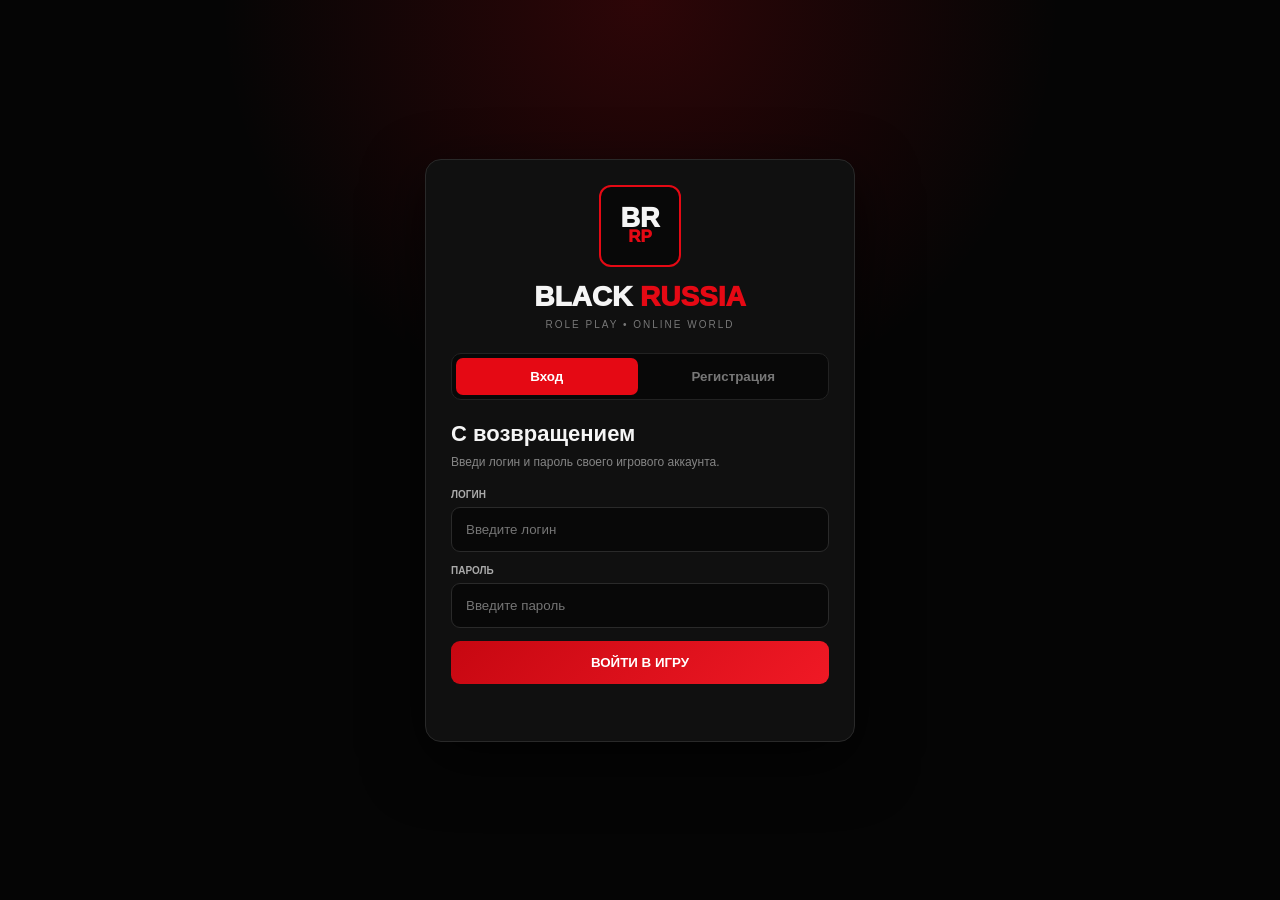
==== Index.html @ 704cbf84 "Update and rename BR to Index.html" ====
<!DOCTYPE html>
<html lang="ru">
<head>
<meta charset="UTF-8">
<meta name="viewport" content="width=device-width,initial-scale=1,maximum-scale=1,user-scalable=no">

<title>BLACK RUSSIA RP</title>

<style>
*{
box-sizing:border-box;
margin:0;
padding:0;
-webkit-tap-highlight-color:transparent
}

:root{
--bg:#070707;
--panel:#111;
--panel2:#181818;
--line:#292929;
--red:#e50914;
--red2:#ff2633;
--white:#f5f5f5;
--muted:#888;
--green:#31d47a
}

body{
font-family:Arial,Helvetica,sans-serif;
background:#050505;
color:var(--white);
min-height:100vh
}

button,input{
font-family:inherit
}

button{
border:0;
cursor:pointer
}

.hidden{
display:none!important
}

/* AUTH */

#authScreen{
min-height:100vh;
display:flex;
align-items:center;
justify-content:center;
padding:20px;
background:
radial-gradient(
circle at 50% 0%,
rgba(229,9,20,.18),
transparent 38%
),
#050505
}

.auth-box{
width:100%;
max-width:430px;
padding:25px;
background:#101010;
border:1px solid var(--line);
border-radius:16px;
box-shadow:0 20px 60px #000a
}

.logo-box{
width:82px;
height:82px;
margin:0 auto 14px;
display:flex;
align-items:center;
justify-content:center;
border-radius:12px;
background:#080808;
border:2px solid var(--red)
}

.logo-box div{
text-align:center;
line-height:.85
}

.logo-box .b{
font-size:27px;
font-weight:1000
}

.logo-box .r{
font-size:17px;
font-weight:1000;
color:var(--red)
}

.logo{
text-align:center;
font-size:28px;
font-weight:1000
}

.logo span,
.top-logo span{
color:var(--red)
}

.logo-sub{
text-align:center;
color:#777;
font-size:10px;
margin:6px 0 23px;
letter-spacing:2px;
text-transform:uppercase
}

.auth-tabs{
display:flex;
gap:5px;
padding:4px;
background:#080808;
border:1px solid #222;
border-radius:10px;
margin-bottom:21px
}

.auth-tab{
flex:1;
padding:11px;
border-radius:7px;
background:transparent;
color:#777;
font-weight:800
}

.auth-tab.active{
background:var(--red);
color:#fff
}

.auth-title{
font-size:22px;
font-weight:900;
margin-bottom:6px
}

.auth-desc{
color:#858585;
font-size:12px;
line-height:1.5;
margin-bottom:18px
}

.field{
margin-bottom:13px
}

.field label{
display:block;
color:#aaa;
font-size:10px;
font-weight:bold;
margin-bottom:7px
}

.field input{
width:100%;
padding:14px;
color:#fff;
background:#080808;
border:1px solid #2a2a2a;
border-radius:9px;
outline:none
}

.field input:focus{
border-color:var(--red)
}

.primary-btn,
.secondary-btn{
width:100%;
color:#fff;
border-radius:9px;
font-weight:900
}

.primary-btn{
padding:14px;
background:linear-gradient(
135deg,
#c70711,
#f01925
)
}

.secondary-btn{
padding:13px;
background:#202020;
border:1px solid #303030;
margin-top:9px
}

.auth-message{
min-height:20px;
margin-top:12px;
text-align:center;
font-size:12px
}

/* APP */

#app{
min-height:100vh;
padding-bottom:76px
}

.topbar{
height:62px;
position:sticky;
top:0;
z-index:50;
display:flex;
align-items:center;
justify-content:space-between;
padding:0 13px;
background:#080808f5;
border-bottom:1px solid #252525;
backdrop-filter:blur(12px)
}

.top-logo{
font-size:16px;
font-weight:1000
}

.server-status{
display:flex;
align-items:center;
gap:6px;
color:#888;
font-size:10px
}

.online-dot{
width:7px;
height:7px;
border-radius:50%;
background:var(--green);
box-shadow:0 0 8px var(--green)
}

.money-box{
display:flex;
gap:5px
}

.money{
padding:6px 8px;
background:#151515;
border:1px solid #292929;
border-radius:7px;
font-size:9px;
font-weight:bold
}

.cash{
color:#53dd8a
}

.donate{
color:var(--red2)
}

.page{
display:none;
max-width:1000px;
margin:auto;
padding:15px
}

.page.active{
display:block
}

.page-title{
font-size:25px;
font-weight:1000
}

.page-subtitle{
color:#777;
font-size:11px;
margin:4px 0 17px
}

.section-title{
margin:21px 0 11px;
font-size:16px;
font-weight:900
}

/* HOME */

.hero{
position:relative;
overflow:hidden;
padding:20px;
background:
linear-gradient(
120deg,
rgba(229,9,20,.16),
transparent 55%
),
#111;
border:1px solid var(--line);
border-radius:14px
}

.hero:after{
content:"RP";
position:absolute;
right:-10px;
bottom:-35px;
color:#ffffff04;
font-size:120px;
font-weight:1000
}

.hero-small{
color:#777;
font-size:10px;
text-transform:uppercase;
letter-spacing:1.3px
}

.hero-name{
position:relative;
z-index:1;
margin:6px 0 10px;
font-size:27px;
font-weight:1000
}

.hero-name span{
color:var(--red)
}

.stats-grid{
display:grid;
grid-template-columns:repeat(2,1fr);
gap:9px;
margin-top:12px
}

.stat-card{
padding:14px;
background:#111;
border:1px solid #272727;
border-radius:11px
}

.stat-label{
color:#777;
font-size:9px;
margin-bottom:6px
}

.stat-value{
font-size:17px;
font-weight:900
}

.progress{
height:5px;
overflow:hidden;
background:#292929;
border-radius:20px;
margin-top:9px
}

.progress div{
width:0;
height:100%;
background:linear-gradient(
90deg,
#b90912,
#ff2835
)
}

.quick-grid{
display:grid;
grid-template-columns:repeat(3,1fr);
gap:8px
}

.quick{
padding:14px 6px;
color:#fff;
background:#111;
border:1px solid #272727;
border-radius:11px
}

.quick-icon{
font-size:22px;
margin-bottom:6px
}

.quick-name{
font-size:10px;
font-weight:bold
}

/* CARDS */

.cards{
display:grid;
grid-template-columns:repeat(2,1fr);
gap:10px
}

.card{
padding:15px;
background:#111;
border:1px solid #292929;
border-radius:12px
}

.card-title{
font-size:15px;
font-weight:900
}

.card-desc{
color:#777;
font-size:11px;
line-height:1.45;
margin:7px 0 12px
}

/* GARAGE */

.car{
margin-bottom:10px;
overflow:hidden;
background:#111;
border:1px solid #292929;
border-radius:13px
}

.car-image{
height:125px;
display:flex;
align-items:center;
justify-content:center;
background:
radial-gradient(
circle,
#353535,
#161616 50%,
#0b0b0b
);
font-size:65px
}

.car-body{
padding:14px
}

.car-name{
font-size:17px;
font-weight:900
}

.car-meta{
color:#777;
font-size:10px;
margin-top:5px
}

.car-buttons{
display:flex;
gap:6px;
margin-top:11px
}

.car-buttons button{
flex:1;
padding:9px;
color:#fff;
background:#202020;
border-radius:7px;
font-size:10px;
font-weight:bold
}

/* SHOP */

.shop-grid{
display:grid;
grid-template-columns:repeat(2,1fr);
gap:9px
}

.item{
text-align:center;
padding:15px;
background:#111;
border:1px solid #292929;
border-radius:12px
}

.item-icon{
font-size:34px
}

.item-name{
margin-top:7px;
font-size:12px;
font-weight:900
}

.item-price{
color:#55dc89;
font-size:11px;
margin:7px 0
}

.buy{
width:100%;
padding:9px;
background:var(--red);
color:#fff;
border-radius:7px;
font-size:10px;
font-weight:900
}

/* MAP */

.map{
height:430px;
position:relative;
overflow:hidden;
border:1px solid #292929;
border-radius:14px;
background:
linear-gradient(
30deg,
transparent 48%,
#292929 49%,
#292929 51%,
transparent 52%
),
linear-gradient(
-30deg,
transparent 48%,
#292929 49%,
#292929 51%,
transparent 52%
),
#111;
background-size:90px 90px
}

.map-road{
position:absolute;
background:#363636;
border:2px solid #484848
}

.road1{
width:130%;
height:34px;
left:-10%;
top:43%;
transform:rotate(-12deg)
}

.road2{
width:34px;
height:130%;
left:47%;
top:-10%;
transform:rotate(7deg)
}

.map-point{
position:absolute;
width:42px;
height:42px;
display:flex;
align-items:center;
justify-content:center;
border-radius:50%;
background:var(--red);
border:3px solid #080808;
font-size:18px
}

.point1{
left:18%;
top:23%
}

.point2{
left:65%;
top:25%
}

.point3{
left:29%;
top:67%
}

.point4{
left:73%;
top:69%
}

.point5{
left:46%;
top:45%
}

/* DONATE */

.donate-banner{
padding:24px;
text-align:center;
background:
radial-gradient(
circle,
rgba(229,9,20,.18),
transparent 65%
),
#111;
border:1px solid #432020;
border-radius:14px
}

.donate-title{
font-size:29px;
font-weight:1000
}

.donate-title span{
color:var(--red)
}

.donate-sub{
color:#777;
font-size:11px;
margin-top:5px
}

.donate-grid{
display:grid;
grid-template-columns:repeat(2,1fr);
gap:9px;
margin-top:12px
}

.donate-card{
padding:17px;
text-align:center;
background:#111;
border:1px solid #292929;
border-radius:12px
}

.donate-card strong{
display:block;
color:var(--red);
font-size:20px
}

.donate-card span{
display:block;
color:#777;
font-size:10px;
margin:5px 0 10px
}

.donate-card button{
width:100%;
padding:9px;
background:var(--red);
color:#fff;
border-radius:7px;
font-size:10px;
font-weight:900
}

/* CHAT */

.chat-box{
overflow:hidden;
background:#0e0e0e;
border:1px solid #292929;
border-radius:13px
}

.chat-messages{
height:430px;
overflow-y:auto;
padding:12px
}

.message{
margin-bottom:10px
}

.message-name{
color:var(--red);
font-size:10px;
font-weight:900
}

.message-text{
display:inline-block;
margin-top:3px;
padding:8px 10px;
background:#1a1a1a;
border-radius:8px;
font-size:11px
}

.chat-input{
display:flex;
gap:7px;
padding:9px;
border-top:1px solid #292929
}

.chat-input input{
flex:1;
min-width:0;
padding:11px;
color:#fff;
background:#181818;
border:1px solid #292929;
border-radius:8px;
outline:none
}

.chat-input button{
width:48px;
background:var(--red);
color:#fff;
border-radius:8px
}

/* ONLINE */

.online-card{
display:flex;
align-items:center;
gap:11px;
padding:12px;
margin-bottom:7px;
background:#111;
border:1px solid #292929;
border-radius:11px
}

.avatar{
width:42px;
height:42px;
display:flex;
align-items:center;
justify-content:center;
background:#202020;
border-radius:50%;
border:1px solid #3a3a3a;
font-weight:900
}

.online-info{
flex:1
}

.online-name{
font-size:12px;
font-weight:900
}

.online-status{
color:var(--green);
font-size:9px;
margin-top:3px
}

.level{
padding:5px 7px;
background:#202020;
color:#bbb;
border-radius:6px;
font-size:9px
}

/* PROFILE */

.profile-head{
padding:20px;
text-align:center;
background:#111;
border:1px solid #292929;
border-radius:14px
}

.big-avatar{
width:82px;
height:82px;
display:flex;
align-items:center;
justify-content:center;
margin:auto;
border-radius:50%;
background:#202020;
border:2px solid var(--red);
font-size:30px;
font-weight:1000
}

.profile-name{
margin-top:10px;
font-size:21px;
font-weight:1000
}

.profile-id{
color:#777;
font-size:10px;
margin-top:4px
}

.profile-row{
display:flex;
justify-content:space-between;
padding:12px 0;
border-bottom:1px solid #292929;
font-size:12px
}

.profile-row:last-child{
border-bottom:0
}

.profile-row span:last-child{
color:#ccc
}

/* NAV */

.bottom-nav{
position:fixed;
bottom:0;
left:0;
right:0;
z-index:100;
height:68px;
display:flex;
justify-content:space-around;
background:#080808fa;
border-top:1px solid #292929;
backdrop-filter:blur(15px)
}

.nav-btn{
flex:1;
max-width:100px;
display:flex;
flex-direction:column;
align-items:center;
justify-content:center;
gap:4px;
background:transparent;
color:#666;
font-size:9px;
font-weight:bold
}

.nav-icon{
font-size:19px
}

.nav-btn.active{
color:var(--red)
}

/* MODAL */

.modal{
position:fixed;
inset:0;
z-index:300;
display:flex;
align-items:flex-end;
justify-content:center;
padding:10px;
background:#000c
}

.modal-box{
width:100%;
max-width:500px;
max-height:85vh;
overflow:auto;
padding:20px;
background:#121212;
border:1px solid #363636;
border-radius:17px 17px 9px 9px
}

.close{
float:right;
width:30px;
height:30px;
color:#fff;
background:#292929;
border-radius:50%
}

.modal-title{
font-size:19px;
font-weight:900;
margin-bottom:8px
}

.modal-text{
color:#888;
font-size:11px;
line-height:1.5;
white-space:pre-line;
margin-bottom:15px
}

.toast{
position:fixed;
left:50%;
bottom:80px;
z-index:500;
transform:translateX(-50%) translateY(20px);
padding:11px 15px;
color:#fff;
background:#191919;
border:1px solid #383838;
border-radius:9px;
font-size:11px;
opacity:0;
pointer-events:none;
transition:.25s
}

.toast.show{
opacity:1;
transform:translateX(-50%) translateY(0)
}

@media(min-width:700px){

.bottom-nav{
left:50%;
right:auto;
width:650px;
transform:translateX(-50%);
border:1px solid #292929;
border-bottom:0;
border-radius:13px 13px 0 0
}

.stats-grid{
grid-template-columns:repeat(4,1fr)
}

.quick-grid{
grid-template-columns:repeat(4,1fr)
}

.shop-grid,
.donate-grid{
grid-template-columns:repeat(4,1fr)
}

}
</style>
</head>

<body>

<!-- AUTH -->

<section id="authScreen">

<div class="auth-box">

<div class="logo-box">
<div>
<div class="b">BR</div>
<div class="r">RP</div>
</div>
</div>

<div class="logo">
BLACK <span>RUSSIA</span>
</div>

<div class="logo-sub">
Role Play • Online World
</div>

<div class="auth-tabs">

<button
class="auth-tab active"
id="loginTab"
onclick="switchAuth('login')">
Вход
</button>

<button
class="auth-tab"
id="registerTab"
onclick="switchAuth('register')">
Регистрация
</button>

</div>

<div id="loginForm">

<div class="auth-title">
С возвращением
</div>

<div class="auth-desc">
Введи логин и пароль своего игрового аккаунта.
</div>

<div class="field">

<label>ЛОГИН</label>

<input
id="loginUsername"
autocomplete="username"
placeholder="Введите логин">

</div>

<div class="field">

<label>ПАРОЛЬ</label>

<input
id="loginPassword"
type="password"
autocomplete="current-password"
placeholder="Введите пароль">

</div>

<button
class="primary-btn"
onclick="loginAccount()">
ВОЙТИ В ИГРУ
</button>

<div
class="auth-message"
id="loginMessage">
</div>

</div>

<div
id="registerForm"
class="hidden">

<div class="auth-title">
Новый аккаунт
</div>

<div class="auth-desc">
Создай игровой аккаунт и получи собственный профиль.
</div>

<div class="field">

<label>ИГРОВОЙ ЛОГИН</label>

<input
id="regUsername"
autocomplete="username"
placeholder="Игровой ник">

</div>

<div class="field">

<label>ПОЧТА</label>

<input
id="regEmail"
type="email"
autocomplete="email"
placeholder="example@mail.com">

</div>

<div class="field">

<label>ПАРОЛЬ</label>

<input
id="regPassword"
type="password"
autocomplete="new-password"
placeholder="Минимум 6 символов">

</div>

<button
class="primary-btn"
onclick="registerAccount()">
СОЗДАТЬ АККАУНТ
</button>

<div
class="auth-message"
id="registerMessage">
</div>

</div>

</div>
</section>


<!-- APP -->

<section
id="app"
class="hidden">

<header class="topbar">

<div class="top-logo">
BLACK <span>RUSSIA</span>
</div>

<div class="server-status">

<div class="online-dot"></div>

<span id="onlineCount">
0 онлайн
</span>

</div>

<div class="money-box">

<div
class="money cash"
id="topCash">
₽ 0
</div>

<div
class="money donate"
id="topDonate">
♦ 0
</div>

</div>

</header>


<!-- HOME -->

<main
id="homePage"
class="page active">

<div class="hero">

<div class="hero-small">
ДОБРО ПОЖАЛОВАТЬ НА СЕРВЕР
</div>

<div class="hero-name">

<span id="homeName">
Player
</span>

</div>

<div class="hero-small">
ТВОЯ ИСТОРИЯ НАЧИНАЕТСЯ ЗДЕСЬ
</div>

</div>

<div class="stats-grid">

<div class="stat-card">

<div class="stat-label">
УРОВЕНЬ
</div>

<div
class="stat-value"
id="homeLevel">
1
</div>

<div class="progress">
<div id="homeXpBar"></div>
</div>

</div>

<div class="stat-card">

<div class="stat-label">
ОПЫТ
</div>

<div
class="stat-value"
id="homeXP">
0 XP
</div>

</div>

<div class="stat-card">

<div class="stat-label">
НАЛИЧНЫЕ
</div>

<div
class="stat-value"
id="homeCash">
₽ 0
</div>

</div>

<div class="stat-card">

<div class="stat-label">
БАНК
</div>

<div
class="stat-value"
id="homeBank">
₽ 0
</div>

</div>

</div>


<div class="section-title">
Быстрый доступ
</div>


<div class="quick-grid">

<button
class="quick"
onclick="location.href='jobs.html'">

<div class="quick-icon">
💼
</div>

<div class="quick-name">
Работы
</div>

</button>


<button
class="quick"
onclick="openPage('garage')">

<div class="quick-icon">
🚗
</div>

<div class="quick-name">
Гараж
</div>

</button>


<!-- АВТОСАЛОН -->

<button
class="quick"
onclick="location.href='cars.html'">

<div class="quick-icon">
🚘
</div>

<div class="quick-name">
Автосалон
</div>

</button>


<button
class="quick"
onclick="openPage('shop')">

<div class="quick-icon">
🏪
</div>

<div class="quick-name">
Магазин
</div>

</button>


<button
class="quick"
onclick="openPage('map')">

<div class="quick-icon">
🗺️
</div>

<div class="quick-name">
Карта
</div>

</button>


<button
class="quick"
onclick="location.href='case.html'">

<div class="quick-icon">
🎁
</div>

<div class="quick-name">
Кейсы
</div>

</button>


<button
class="quick"
onclick="openPage('chat')">

<div class="quick-icon">
💬
</div>

<div class="quick-name">
Чат
</div>

</button>


<button
class="quick"
onclick="location.href='casino.html'">

<div class="quick-icon">
🎰
</div>

<div class="quick-name">
Казино
</div>

</button>

</div>


<div class="section-title">
Твой прогресс
</div>

<div class="card">

<div class="card-title">
Следующий уровень
</div>

<div class="card-desc">
Работай, выполняй задания и участвуй в жизни города.
</div>

<div class="progress">

<div id="bigXpBar"></div>

</div>

<div
id="xpText"
style="margin-top:8px;color:#777;font-size:10px">

0 / 100 XP

</div>

</div>

</main>


<!-- GARAGE -->

<main
id="garagePage"
class="page">

<div class="page-title">
Гараж
</div>

<div class="page-subtitle">
Транспорт твоего персонажа.
</div>

<div id="garageContainer"></div>

</main>


<!-- SHOP -->

<main
id="shopPage"
class="page">

<div class="page-title">
Магазин
</div>

<div class="page-subtitle">
Предметы и полезные вещи.
</div>

<div
class="shop-grid"
id="shopContainer">
</div>

</main>


<!-- MAP -->

<main
id="mapPage"
class="page">

<div class="page-title">
Карта города
</div>

<div class="page-subtitle">
Основные места игрового мира.
</div>

<div class="map">

<div class="map-road road1"></div>
<div class="map-road road2"></div>


<button
class="map-point point1"
onclick="toast('🏦 Банк')">
🏦
</button>


<!-- ТЕПЕРЬ АВТОСАЛОН ОТКРЫВАЕТ cars.html -->

<button
class="map-point point2"
onclick="location.href='cars.html'">
🚗
</button>


<button
class="map-point point3"
onclick="toast('💼 Центр занятости')">
💼
</button>


<button
class="map-point point4"
onclick="toast('🎁 Игровой центр')">
🎁
</button>


<button
class="map-point point5"
onclick="toast('🏙️ Центральная площадь')">
🏙️
</button>

</div>

</main>


<!-- DONATE -->

<main
id="donatePage"
class="page">

<div class="page-title">
Донат
</div>

<div class="page-subtitle">
Премиальная валюта сервера.
</div>

<div class="donate-banner">

<div class="donate-title">
BLACK <span>DONATE</span>
</div>

<div class="donate-sub">

Текущий баланс:

<b id="donateBalance">
0
</b>

♦

</div>

</div>

<div class="donate-grid">

<div class="donate-card">

<strong>
♦ 100
</strong>

<span>
Стартовый набор
</span>

<button onclick="buyDonate()">
ПОЛУЧИТЬ
</button>

</div>


<div class="donate-card">

<strong>
♦ 500
</strong>

<span>
Большой набор
</span>

<button onclick="buyDonate()">
ПОЛУЧИТЬ
</button>

</div>


<div class="donate-card">

<strong>
♦ 1000
</strong>

<span>
Премиум набор
</span>

<button onclick="buyDonate()">
ПОЛУЧИТЬ
</button>

</div>


<div class="donate-card">

<strong>
♦ 5000
</strong>

<span>
VIP набор
</span>

<button onclick="buyDonate()">
ПОЛУЧИТЬ
</button>

</div>

</div>

</main>


<!-- CHAT -->

<main
id="chatPage"
class="page">

<div class="page-title">
Общий чат
</div>

<div class="page-subtitle">
Сообщения игроков сервера.
</div>

<div class="chat-box">

<div
class="chat-messages"
id="chatMessages">
</div>

<div class="chat-input">

<input
id="chatInput"
maxlength="150"
placeholder="Написать сообщение..."
onkeydown="if(event.key==='Enter')sendChat()">

<button onclick="sendChat()">
➤
</button>

</div>

</div>

</main>


<!-- ONLINE -->

<main
id="onlinePage"
class="page">

<div class="page-title">
Игроки онлайн
</div>

<div class="page-subtitle">
Игроки, которые сейчас находятся на сервере.
</div>

<div id="onlineContainer"></div>

</main>


<!-- PROFILE -->

<main
id="profilePage"
class="page">

<div class="page-title">
Профиль
</div>

<div class="page-subtitle">
Информация о персонаже.
</div>

<div class="profile-head">

<div
class="big-avatar"
id="profileAvatar">
P
</div>

<div
class="profile-name"
id="profileName">
Player
</div>

<div
class="profile-id"
id="profileId">
ID
</div>


<div
class="profile-row"
style="margin-top:15px">

<span>
Уровень
</span>

<span id="profileLevel">
1
</span>

</div>


<div class="profile-row">

<span>
Опыт
</span>

<span id="profileXP">
0 XP
</span>

</div>


<div class="profile-row">

<span>
Наличные
</span>

<span id="profileCash">
₽ 0
</span>

</div>


<div class="profile-row">

<span>
Банк
</span>

<span id="profileBank">
₽ 0
</span>

</div>


<div class="profile-row">

<span>
Донат
</span>

<span id="profileDonate">
♦ 0
</span>

</div>


<div class="profile-row">

<span>
Работа
</span>

<span id="profileJob">
Безработный
</span>

</div>


<div class="profile-row">

<span>
Регистрация
</span>

<span id="profileDate">
—
</span>

</div>

</div>


<button
class="secondary-btn"
onclick="logout()">

ВЫЙТИ ИЗ АККАУНТА

</button>

</main>


<!-- NAV -->

<nav class="bottom-nav">

<button
class="nav-btn active"
data-page="home"
onclick="openPage('home')">

<div class="nav-icon">
🏠
</div>

Главная

</button>


<button
class="nav-btn"
onclick="location.href='jobs.html'">

<div class="nav-icon">
💼
</div>

Работа

</button>


<button
class="nav-btn"
data-page="garage"
onclick="openPage('garage')">

<div class="nav-icon">
🚗
</div>

Гараж

</button>


<button
class="nav-btn"
data-page="chat"
onclick="openPage('chat')">

<div class="nav-icon">
💬
</div>

Чат

</button>


<button
class="nav-btn"
data-page="profile"
onclick="openPage('profile')">

<div class="nav-icon">
👤
</div>

Профиль

</button>

</nav>

</section>


<!-- MODAL -->

<div
id="modal"
class="modal hidden"
onclick="if(event.target===this)closeModal()">

<div class="modal-box">

<button
class="close"
onclick="closeModal()">
×
</button>

<div
class="modal-title"
id="modalTitle">
Информация
</div>

<div
class="modal-text"
id="modalText">
</div>

<button
class="primary-btn"
onclick="closeModal()">
ПОНЯТНО
</button>

</div>

</div>


<div
class="toast"
id="toast">
Готово
</div>


<script>

/* SUPABASE */

const SUPABASE_URL=
"https://qzswnoeglovfpgrzpnio.supabase.co";

const SUPABASE_KEY=
"sb_publishable_k_mSqLmEL-OMvM5x7slx7w_EqR0HXqY";

let currentUser=null;
let currentAuthUser=null;
let toastTimer=null;


/* FETCH */

async function supabaseFetch(path,options={}){

const r=await fetch(
SUPABASE_URL+path,
{
...options,
headers:{
apikey:SUPABASE_KEY,
Authorization:"Bearer "+SUPABASE_KEY,
"Content-Type":"application/json",
...(options.headers||{})
}
}
);

const t=await r.text();

let d=null;

try{
d=t?JSON.parse(t):null
}catch(e){
d=t
}

if(!r.ok)
throw new Error(
typeof d==="string"
?d
:JSON.stringify(d)
);

return d;

}


/* REGISTER */

async function registerAccount(){

const username=
document.getElementById("regUsername").value.trim();

const email=
document.getElementById("regEmail").value.trim();

const password=
document.getElementById("regPassword").value;

const message=
document.getElementById("registerMessage");

message.style.color="#ff4b55";
message.textContent="Создаём аккаунт...";


if(username.length<3)
return message.textContent=
"Логин минимум 3 символа.";


if(!/^[a-zA-Z0-9_]+$/.test(username))
return message.textContent=
"Только латиница, цифры и _.";


if(!email.includes("@"))
return message.textContent=
"Введите настоящую почту.";


if(password.length<6)
return message.textContent=
"Пароль минимум 6 символов.";


try{

const e=await supabaseFetch(
"/rest/v1/profiles?select=id&username=ilike."+
encodeURIComponent(username)+
"&limit=1"
);

if(e?.length)
return message.textContent=
"Такой логин уже занят.";


const r=await supabaseFetch(
"/auth/v1/signup",
{
method:"POST",
body:JSON.stringify({
email,
password,
data:{username}
})
}
);


if(r?.access_token){

saveSession(
r.access_token,
r.refresh_token
);

message.style.color="var(--green)";
message.textContent="Аккаунт создан!";

return loadSession();

}


message.style.color="#ffc928";
message.textContent=
"Аккаунт создан. Проверь почту.";


}catch(e){

console.error(e);

message.textContent=
"Ошибка: "+
cleanError(e.message);

}

}


/* LOGIN */

async function loginAccount(){

const username=
document.getElementById("loginUsername").value.trim();

const password=
document.getElementById("loginPassword").value;

const message=
document.getElementById("loginMessage");


if(!username||!password)
return message.textContent=
"Введите логин и пароль.";


message.textContent=
"Выполняется вход...";


try{

const r=await supabaseFetch(
"/rest/v1/rpc/get_login_email",
{
method:"POST",
body:JSON.stringify({
p_username:username
})
}
);


if(!r)
return message.textContent=
"Аккаунт не найден.";


const email=
typeof r==="string"
?r
:r.email;


const a=await supabaseFetch(
"/auth/v1/token?grant_type=password",
{
method:"POST",
body:JSON.stringify({
email,
password
})
}
);


if(!a.access_token)
return message.textContent=
"Не удалось выполнить вход.";


saveSession(
a.access_token,
a.refresh_token
);

message.style.color="var(--green)";
message.textContent="Вход выполнен.";

await loadSession();


}catch(e){

console.error(e);

message.textContent=
"Ошибка: "+
cleanError(e.message);

}

}


/* SESSION */

function saveSession(a,r){

localStorage.setItem(
"brp_access_token",
a||""
);

localStorage.setItem(
"brp_refresh_token",
r||""
);

}


function clearSession(){

localStorage.removeItem(
"brp_access_token"
);

localStorage.removeItem(
"brp_refresh_token"
);

}


/* LOAD SESSION */

async function loadSession(){

const token=
localStorage.getItem("brp_access_token");


if(!token)
return showAuth();


try{

currentAuthUser=
await supabaseFetch(
"/auth/v1/user",
{
headers:{
apikey:SUPABASE_KEY,
Authorization:"Bearer "+token
}
}
);


await loadProfile();

showApp();


}catch(e){

console.error(e);

clearSession();

showAuth();

}

}


/* PROFILE */

async function loadProfile(){

const token=
localStorage.getItem("brp_access_token");


const rows=
await supabaseFetch(
"/rest/v1/profiles?id=eq."+
encodeURIComponent(currentAuthUser.id)+
"&select=*",
{
headers:{
apikey:SUPABASE_KEY,
Authorization:"Bearer "+token
}
}
);


if(!rows?.length)
throw new Error(
"Профиль игрока не найден."
);


currentUser=rows[0];

renderAll();

}


/* AUTH UI */

function showAuth(){

document
.getElementById("authScreen")
.classList.remove("hidden");

document
.getElementById("app")
.classList.add("hidden");

}


function showApp(){

document
.getElementById("authScreen")
.classList.add("hidden");

document
.getElementById("app")
.classList.remove("hidden");

}


function switchAuth(type){

const login=
type==="login";


document
.getElementById("loginForm")
.classList.toggle(
"hidden",
!login
);


document
.getElementById("registerForm")
.classList.toggle(
"hidden",
login
);


document
.getElementById("loginTab")
.classList.toggle(
"active",
login
);


document
.getElementById("registerTab")
.classList.toggle(
"active",
!login
);

}


/* RENDER */

function renderAll(){

if(!currentUser)
return;


const p=currentUser;


const set=(id,v)=>{

const e=
document.getElementById(id);

if(e)
e.textContent=v;

};


set(
"homeName",
p.username
);

set(
"homeLevel",
p.level
);

set(
"homeXP",
p.xp+" XP"
);

set(
"homeCash",
money(p.cash)
);

set(
"homeBank",
money(p.bank)
);

set(
"topCash",
"₽ "+number(p.cash)
);

set(
"topDonate",
"♦ "+number(p.donate)
);

set(
"profileName",
p.username
);

set(
"profileAvatar",
p.username.charAt(0).toUpperCase()
);

set(
"profileId",
"ID: "+p.id
);

set(
"profileLevel",
p.level
);

set(
"profileXP",
p.xp+" XP"
);

set(
"profileCash",
money(p.cash)
);

set(
"profileBank",
money(p.bank)
);

set(
"profileDonate",
"♦ "+number(p.donate)
);

set(
"profileJob",
p.job||"Безработный"
);


set(
"profileDate",
p.created_at
?new Date(p.created_at)
.toLocaleDateString("ru-RU")
:"—"
);


set(
"donateBalance",
number(p.donate)
);


const need=
xpForLevel(
Number(p.level)
);


const percent=
Math.min(
100,
Number(p.xp)/need*100
);


document
.getElementById("homeXpBar")
.style.width=
percent+"%";


document
.getElementById("bigXpBar")
.style.width=
percent+"%";


set(
"xpText",
p.xp+" / "+need+" XP"
);


renderGarage();

renderShop();

}


/* HELPERS */

const number=
v=>
Number(v||0)
.toLocaleString("ru-RU");


const money=
v=>
"₽ "+number(v);


const xpForLevel=
l=>
100+(l-1)*75;


/* GARAGE */

function renderGarage(){

const c=
document.getElementById(
"garageContainer"
);


if(!c)
return;


const cars=[
[
"Lada Priora",
"🚘",
87,
96
],
[
"VAZ 2107",
"🚗",
62,
91
]
];


c.innerHTML="";


cars.forEach(x=>{

const d=
document.createElement("div");


d.className="car";


d.innerHTML=`

<div class="car-image">
${x[1]}
</div>

<div class="car-body">

<div class="car-name">
${x[0]}
</div>

<div class="car-meta">
Топливо: ${x[2]}% ·
Состояние: ${x[3]}%
</div>

<div class="car-buttons">

<button
onclick="toast('⛽ Автомобиль заправлен')">

⛽ Заправить

</button>

<button
onclick="toast('🔧 Автомобиль исправен')">

🔧 Ремонт

</button>

<button
onclick="toast('🚗 Вы выехали в город')">

🚗 Ехать

</button>

</div>

</div>

`;


c.appendChild(d);

});

}


/* SHOP */

const shopItems=[
[
"🍔",
"Бургер",
350
],
[
"🥤",
"Газировка",
180
],
[
"☕",
"Кофе",
250
],
[
"📱",
"Телефон",
12500
],
[
"🎧",
"Наушники",
6500
],
[
"🧰",
"Ремкомплект",
3200
],
[
"🎒",
"Рюкзак",
4500
],
[
"🧥",
"Куртка",
7200
]
];


function renderShop(){

const c=
document.getElementById(
"shopContainer"
);


if(!c)
return;


c.innerHTML="";


shopItems.forEach((x,i)=>{

const d=
document.createElement("div");


d.className="item";


d.innerHTML=`

<div class="item-icon">
${x[0]}
</div>

<div class="item-name">
${x[1]}
</div>

<div class="item-price">
₽${number(x[2])}
</div>

<button
class="buy"
onclick="buyItem(${i})">

КУПИТЬ

</button>

`;


c.appendChild(d);

});

}


function buyItem(i){

const x=
shopItems[i];


if(!x)
return;


if(Number(currentUser.cash)<x[2])
return toast(
"Недостаточно денег."
);


toast(
x[0]+" "+x[1]+" добавлен."
);

}


/* DONATE */

function buyDonate(){

openModal(
"♦ Донат",
"Платёжная система ещё не подключена.\n\nРеальную оплату подключим отдельно."
);

}


/* CHAT */

async function loadChat(){

try{

const messages=
await supabaseFetch(
"/rest/v1/chat_messages?select=*&order=created_at.asc&limit=100",
{
headers:{
apikey:SUPABASE_KEY,
Authorization:
"Bearer "+
localStorage.getItem(
"brp_access_token"
)
}
}
)||[];


renderChat(messages);


}catch(e){

console.error(e);

renderChat([]);

}

}


function renderChat(messages){

const b=
document.getElementById(
"chatMessages"
);


if(!b)
return;


b.innerHTML="";


if(!messages.length){

b.innerHTML=`

<div class="message">

<div class="message-name">
SERVER
</div>

<div class="message-text">
Добро пожаловать в общий чат!
</div>

</div>

`;

return;

}


messages.forEach(m=>{

const d=
document.createElement("div");


d.className="message";


d.innerHTML=`

<div class="message-name">
${escapeHTML(m.username||"Player")}
</div>

<div class="message-text">
${escapeHTML(m.message||"")}
</div>

`;


b.appendChild(d);

});


b.scrollTop=b.scrollHeight;

}


async function sendChat(){

const i=
document.getElementById(
"chatInput"
);


const text=
i.value.trim();


if(!text||text.length>150)
return;


try{

await supabaseFetch(
"/rest/v1/chat_messages",
{
method:"POST",

headers:{
apikey:SUPABASE_KEY,
Authorization:
"Bearer "+
localStorage.getItem(
"brp_access_token"
),
Prefer:"return=minimal"
},

body:JSON.stringify({
username:currentUser.username,
message:text
})

}
);


i.value="";

await loadChat();


}catch(e){

console.error(e);

toast(
"❌ Не удалось отправить."
);

}

}


/* ONLINE */

async function updateOnline(){

try{

await supabaseFetch(
"/rest/v1/online_players",
{
method:"POST",

headers:{
apikey:SUPABASE_KEY,
Authorization:
"Bearer "+
localStorage.getItem(
"brp_access_token"
),
Prefer:
"resolution=merge-duplicates"
},

body:JSON.stringify({
id:currentAuthUser.id,
username:currentUser.username,
online:true,
last_seen:
new Date().toISOString()
})

}
);

}catch(e){}

}


async function loadOnline(){

const c=
document.getElementById(
"onlineContainer"
);


if(!c)
return;


try{

const list=
await supabaseFetch(
"/rest/v1/online_players?select=*&online=eq.true&order=last_seen.desc&limit=50",
{
headers:{
apikey:SUPABASE_KEY,
Authorization:
"Bearer "+
localStorage.getItem(
"brp_access_token"
)
}
}
)||[];


document
.getElementById(
"onlineCount"
)
.textContent=
list.length+" онлайн";


c.innerHTML="";


list.forEach(p=>{

const d=
document.createElement("div");


d.className="online-card";


d.innerHTML=`

<div class="avatar">

${escapeHTML(
(p.username||"P")
.charAt(0)
.toUpperCase()
)}

</div>

<div class="online-info">

<div class="online-name">

${escapeHTML(
p.username||"Player"
)}

</div>

<div class="online-status">
● В игре
</div>

</div>

<div class="level">
ONLINE
</div>

`;


c.appendChild(d);

});


}catch(e){

document
.getElementById(
"onlineCount"
)
.textContent=
"1 онлайн";


c.innerHTML=`

<div class="online-card">

<div class="avatar">

${escapeHTML(
currentUser.username
.charAt(0)
.toUpperCase()
)}

</div>

<div class="online-info">

<div class="online-name">

${escapeHTML(
currentUser.username
)}

</div>

<div class="online-status">
● В игре
</div>

</div>

<div class="level">
ONLINE
</div>

</div>

`;

}

}


/* PAGE */

function openPage(page){

[
"home",
"garage",
"shop",
"map",
"donate",
"chat",
"online",
"profile"
].forEach(n=>{

const e=
document.getElementById(
n+"Page"
);

if(e)
e.classList.toggle(
"active",
n===page
);

});


document
.querySelectorAll(".nav-btn")
.forEach(b=>{

b.classList.toggle(
"active",
b.dataset.page===page
);

});


window.scrollTo({
top:0,
behavior:"smooth"
});


if(page==="chat")
loadChat();


if(page==="online")
loadOnline();

}


/* LOGOUT */

async function logout(){

try{

if(currentAuthUser){

await supabaseFetch(
"/rest/v1/online_players?id=eq."+
encodeURIComponent(
currentAuthUser.id
),
{
method:"PATCH",

headers:{
apikey:SUPABASE_KEY,
Authorization:
"Bearer "+
localStorage.getItem(
"brp_access_token"
)
},

body:JSON.stringify({
online:false
})

}
);

}

}catch(e){}


clearSession();

currentUser=null;
currentAuthUser=null;

showAuth();

switchAuth("login");

}


/* MODAL */

function openModal(title,text){

document
.getElementById("modalTitle")
.textContent=title;


document
.getElementById("modalText")
.textContent=text;


document
.getElementById("modal")
.classList.remove(
"hidden"
);

}


function closeModal(){

document
.getElementById("modal")
.classList.add(
"hidden"
);

}


/* TOAST */

function toast(text){

const e=
document.getElementById(
"toast"
);


e.textContent=text;

e.classList.add("show");

clearTimeout(toastTimer);


toastTimer=setTimeout(()=>{

e.classList.remove("show");

},2300);

}


/* SECURITY */

function escapeHTML(v){

return String(v)
.replaceAll(
"&",
"&amp;"
)
.replaceAll(
"<",
"&lt;"
)
.replaceAll(
">",
"&gt;"
)
.replaceAll(
'"',
"&quot;"
)
.replaceAll(
"'",
"&#039;"
);

}


/* ERRORS */

function cleanError(t){

if(!t)
return "Неизвестная ошибка";


if(t.includes("Invalid API key"))
return "Неверный Supabase API key.";


if(t.includes("Invalid login credentials"))
return "Неверный логин или пароль.";


if(t.includes("Email not confirmed"))
return "Почта ещё не подтверждена.";


if(t.includes("User already registered"))
return "Такая почта уже зарегистрирована.";


if(t.includes("duplicate key"))
return "Такой логин уже занят.";


return t
.replace(/[{}\[\]"]/g,"")
.substring(0,250);

}


/* START */

document.addEventListener(
"DOMContentLoaded",
async()=>{

try{

await loadSession();

}catch(e){

console.error(e);

showAuth();

}


setInterval(
async()=>{

if(currentUser){

await updateOnline();

await loadOnline();

}

},
15000
);

}
);

</script>

</body>
</html>
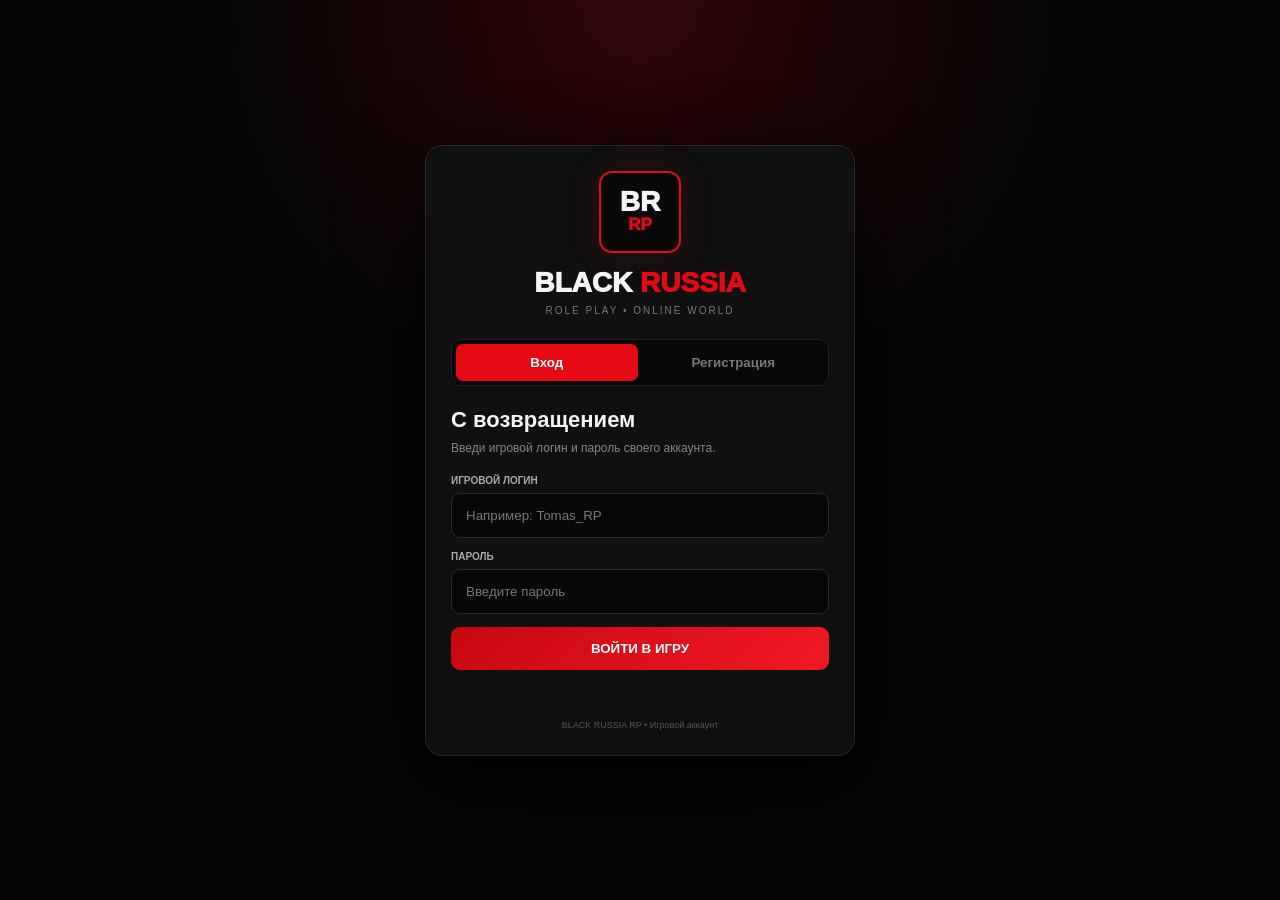
==== commit 01eaac41: "Update Index.html" ====
--- a/Index.html
+++ b/Index.html
@@ -3,993 +3,1028 @@
 <head>
 <meta charset="UTF-8">
 <meta name="viewport" content="width=device-width,initial-scale=1,maximum-scale=1,user-scalable=no">
-
 <title>BLACK RUSSIA RP</title>
 
 <style>
 *{
-box-sizing:border-box;
-margin:0;
-padding:0;
--webkit-tap-highlight-color:transparent
+ box-sizing:border-box;
+ margin:0;
+ padding:0;
+ -webkit-tap-highlight-color:transparent
 }
 
 :root{
---bg:#070707;
---panel:#111;
---panel2:#181818;
---line:#292929;
---red:#e50914;
---red2:#ff2633;
---white:#f5f5f5;
---muted:#888;
---green:#31d47a
+ --bg:#060606;
+ --panel:#101010;
+ --panel2:#181818;
+ --line:#292929;
+ --red:#e50914;
+ --red2:#ff2633;
+ --white:#f5f5f5;
+ --muted:#858585;
+ --green:#31d47a;
+ --yellow:#ffc928
+}
+
+html,body{
+ min-height:100%;
+ background:#050505;
+ color:var(--white);
+ font-family:Arial,Helvetica,sans-serif
 }
 
 body{
-font-family:Arial,Helvetica,sans-serif;
-background:#050505;
-color:var(--white);
-min-height:100vh
+ overflow-x:hidden
 }
 
 button,input{
-font-family:inherit
+ font-family:inherit
 }
 
 button{
-border:0;
-cursor:pointer
+ border:0;
+ cursor:pointer
 }
 
 .hidden{
-display:none!important
-}
-
-/* AUTH */
+ display:none!important
+}
+
+/* =========================
+   AUTH
+========================= */
 
 #authScreen{
-min-height:100vh;
-display:flex;
-align-items:center;
-justify-content:center;
-padding:20px;
-background:
-radial-gradient(
-circle at 50% 0%,
-rgba(229,9,20,.18),
-transparent 38%
-),
-#050505
+ min-height:100vh;
+ display:flex;
+ align-items:center;
+ justify-content:center;
+ padding:18px;
+ background:
+ radial-gradient(circle at 50% 0%,rgba(229,9,20,.20),transparent 38%),
+ #050505
 }
 
 .auth-box{
-width:100%;
-max-width:430px;
-padding:25px;
-background:#101010;
-border:1px solid var(--line);
-border-radius:16px;
-box-shadow:0 20px 60px #000a
+ width:100%;
+ max-width:430px;
+ padding:25px;
+ background:#101010;
+ border:1px solid #292929;
+ border-radius:17px;
+ box-shadow:0 25px 80px #000
 }
 
 .logo-box{
-width:82px;
-height:82px;
-margin:0 auto 14px;
-display:flex;
-align-items:center;
-justify-content:center;
-border-radius:12px;
-background:#080808;
-border:2px solid var(--red)
+ width:82px;
+ height:82px;
+ margin:0 auto 14px;
+ display:flex;
+ align-items:center;
+ justify-content:center;
+ border-radius:13px;
+ background:#080808;
+ border:2px solid var(--red);
+ box-shadow:0 0 35px rgba(229,9,20,.14)
 }
 
 .logo-box div{
-text-align:center;
-line-height:.85
+ text-align:center;
+ line-height:.85
 }
 
 .logo-box .b{
-font-size:27px;
-font-weight:1000
+ font-size:28px;
+ font-weight:1000
 }
 
 .logo-box .r{
-font-size:17px;
-font-weight:1000;
-color:var(--red)
+ margin-top:4px;
+ color:var(--red);
+ font-size:17px;
+ font-weight:1000
 }
 
 .logo{
-text-align:center;
-font-size:28px;
-font-weight:1000
+ text-align:center;
+ font-size:28px;
+ font-weight:1000
 }
 
 .logo span,
 .top-logo span{
-color:var(--red)
+ color:var(--red)
 }
 
 .logo-sub{
-text-align:center;
-color:#777;
-font-size:10px;
-margin:6px 0 23px;
-letter-spacing:2px;
-text-transform:uppercase
+ margin:6px 0 23px;
+ text-align:center;
+ color:#777;
+ font-size:10px;
+ letter-spacing:2px;
+ text-transform:uppercase
 }
 
 .auth-tabs{
-display:flex;
-gap:5px;
-padding:4px;
-background:#080808;
-border:1px solid #222;
-border-radius:10px;
-margin-bottom:21px
+ display:flex;
+ gap:5px;
+ padding:4px;
+ margin-bottom:21px;
+ background:#080808;
+ border:1px solid #222;
+ border-radius:10px
 }
 
 .auth-tab{
-flex:1;
-padding:11px;
-border-radius:7px;
-background:transparent;
-color:#777;
-font-weight:800
+ flex:1;
+ padding:11px;
+ border-radius:7px;
+ background:transparent;
+ color:#777;
+ font-weight:800
 }
 
 .auth-tab.active{
-background:var(--red);
-color:#fff
+ background:var(--red);
+ color:#fff
 }
 
 .auth-title{
-font-size:22px;
-font-weight:900;
-margin-bottom:6px
+ margin-bottom:6px;
+ font-size:22px;
+ font-weight:900
 }
 
 .auth-desc{
-color:#858585;
-font-size:12px;
-line-height:1.5;
-margin-bottom:18px
+ margin-bottom:18px;
+ color:#858585;
+ font-size:12px;
+ line-height:1.5
 }
 
 .field{
-margin-bottom:13px
+ margin-bottom:13px
 }
 
 .field label{
-display:block;
-color:#aaa;
-font-size:10px;
-font-weight:bold;
-margin-bottom:7px
+ display:block;
+ margin-bottom:7px;
+ color:#aaa;
+ font-size:10px;
+ font-weight:bold
 }
 
 .field input{
-width:100%;
-padding:14px;
-color:#fff;
-background:#080808;
-border:1px solid #2a2a2a;
-border-radius:9px;
-outline:none
+ width:100%;
+ padding:14px;
+ outline:none;
+ color:#fff;
+ background:#080808;
+ border:1px solid #2a2a2a;
+ border-radius:9px
 }
 
 .field input:focus{
-border-color:var(--red)
+ border-color:var(--red);
+ box-shadow:0 0 0 2px rgba(229,9,20,.08)
 }
 
 .primary-btn,
 .secondary-btn{
-width:100%;
-color:#fff;
-border-radius:9px;
-font-weight:900
+ width:100%;
+ color:#fff;
+ border-radius:9px;
+ font-weight:900
 }
 
 .primary-btn{
-padding:14px;
-background:linear-gradient(
-135deg,
-#c70711,
-#f01925
-)
+ padding:14px;
+ background:linear-gradient(135deg,#c70711,#f01925)
+}
+
+.primary-btn:active{
+ transform:scale(.99)
 }
 
 .secondary-btn{
-padding:13px;
-background:#202020;
-border:1px solid #303030;
-margin-top:9px
+ padding:13px;
+ margin-top:9px;
+ background:#202020;
+ border:1px solid #303030
 }
 
 .auth-message{
-min-height:20px;
-margin-top:12px;
-text-align:center;
-font-size:12px
-}
-
-/* APP */
+ min-height:20px;
+ margin-top:12px;
+ text-align:center;
+ font-size:12px;
+ line-height:1.4
+}
+
+.auth-footer{
+ margin-top:18px;
+ text-align:center;
+ color:#555;
+ font-size:9px
+}
+
+/* =========================
+   APP
+========================= */
 
 #app{
-min-height:100vh;
-padding-bottom:76px
+ min-height:100vh;
+ padding-bottom:78px
 }
 
 .topbar{
-height:62px;
-position:sticky;
-top:0;
-z-index:50;
-display:flex;
-align-items:center;
-justify-content:space-between;
-padding:0 13px;
-background:#080808f5;
-border-bottom:1px solid #252525;
-backdrop-filter:blur(12px)
+ position:sticky;
+ top:0;
+ z-index:50;
+ height:62px;
+ display:flex;
+ align-items:center;
+ justify-content:space-between;
+ gap:8px;
+ padding:0 13px;
+ background:#080808f5;
+ border-bottom:1px solid #252525;
+ backdrop-filter:blur(12px)
 }
 
 .top-logo{
-font-size:16px;
-font-weight:1000
+ flex:1;
+ font-size:16px;
+ font-weight:1000
 }
 
 .server-status{
-display:flex;
-align-items:center;
-gap:6px;
-color:#888;
-font-size:10px
+ display:flex;
+ align-items:center;
+ gap:6px;
+ color:#888;
+ font-size:10px
 }
 
 .online-dot{
-width:7px;
-height:7px;
-border-radius:50%;
-background:var(--green);
-box-shadow:0 0 8px var(--green)
+ width:7px;
+ height:7px;
+ border-radius:50%;
+ background:var(--green);
+ box-shadow:0 0 8px var(--green)
 }
 
 .money-box{
-display:flex;
-gap:5px
+ display:flex;
+ gap:5px
 }
 
 .money{
-padding:6px 8px;
-background:#151515;
-border:1px solid #292929;
-border-radius:7px;
-font-size:9px;
-font-weight:bold
+ padding:6px 8px;
+ background:#151515;
+ border:1px solid #292929;
+ border-radius:7px;
+ font-size:9px;
+ font-weight:bold
 }
 
 .cash{
-color:#53dd8a
+ color:#53dd8a
 }
 
 .donate{
-color:var(--red2)
+ color:var(--red2)
 }
 
 .page{
-display:none;
-max-width:1000px;
-margin:auto;
-padding:15px
+ display:none;
+ max-width:1000px;
+ margin:auto;
+ padding:15px
 }
 
 .page.active{
-display:block
+ display:block
 }
 
 .page-title{
-font-size:25px;
-font-weight:1000
+ font-size:25px;
+ font-weight:1000
 }
 
 .page-subtitle{
-color:#777;
-font-size:11px;
-margin:4px 0 17px
+ margin:4px 0 17px;
+ color:#777;
+ font-size:11px
 }
 
 .section-title{
-margin:21px 0 11px;
-font-size:16px;
-font-weight:900
-}
-
-/* HOME */
+ margin:21px 0 11px;
+ font-size:16px;
+ font-weight:900
+}
+
+/* =========================
+   HOME
+========================= */
 
 .hero{
-position:relative;
-overflow:hidden;
-padding:20px;
-background:
-linear-gradient(
-120deg,
-rgba(229,9,20,.16),
-transparent 55%
-),
-#111;
-border:1px solid var(--line);
-border-radius:14px
+ position:relative;
+ overflow:hidden;
+ padding:20px;
+ background:
+ linear-gradient(120deg,rgba(229,9,20,.16),transparent 55%),
+ #111;
+ border:1px solid var(--line);
+ border-radius:14px
 }
 
 .hero:after{
-content:"RP";
-position:absolute;
-right:-10px;
-bottom:-35px;
-color:#ffffff04;
-font-size:120px;
-font-weight:1000
+ content:"RP";
+ position:absolute;
+ right:-10px;
+ bottom:-35px;
+ color:#ffffff04;
+ font-size:120px;
+ font-weight:1000
 }
 
 .hero-small{
-color:#777;
-font-size:10px;
-text-transform:uppercase;
-letter-spacing:1.3px
+ color:#777;
+ font-size:10px;
+ letter-spacing:1.3px;
+ text-transform:uppercase
 }
 
 .hero-name{
-position:relative;
-z-index:1;
-margin:6px 0 10px;
-font-size:27px;
-font-weight:1000
+ position:relative;
+ z-index:1;
+ margin:6px 0 10px;
+ font-size:27px;
+ font-weight:1000
 }
 
 .hero-name span{
-color:var(--red)
+ color:var(--red)
 }
 
 .stats-grid{
-display:grid;
-grid-template-columns:repeat(2,1fr);
-gap:9px;
-margin-top:12px
+ display:grid;
+ grid-template-columns:repeat(2,1fr);
+ gap:9px;
+ margin-top:12px
 }
 
 .stat-card{
-padding:14px;
-background:#111;
-border:1px solid #272727;
-border-radius:11px
+ padding:14px;
+ background:#111;
+ border:1px solid #272727;
+ border-radius:11px
 }
 
 .stat-label{
-color:#777;
-font-size:9px;
-margin-bottom:6px
+ margin-bottom:6px;
+ color:#777;
+ font-size:9px
 }
 
 .stat-value{
-font-size:17px;
-font-weight:900
+ font-size:17px;
+ font-weight:900
 }
 
 .progress{
-height:5px;
-overflow:hidden;
-background:#292929;
-border-radius:20px;
-margin-top:9px
+ height:5px;
+ overflow:hidden;
+ margin-top:9px;
+ background:#292929;
+ border-radius:20px
 }
 
 .progress div{
-width:0;
-height:100%;
-background:linear-gradient(
-90deg,
-#b90912,
-#ff2835
-)
+ width:0;
+ height:100%;
+ background:linear-gradient(90deg,#b90912,#ff2835);
+ transition:.3s
 }
 
 .quick-grid{
-display:grid;
-grid-template-columns:repeat(3,1fr);
-gap:8px
+ display:grid;
+ grid-template-columns:repeat(3,1fr);
+ gap:8px
 }
 
 .quick{
-padding:14px 6px;
-color:#fff;
-background:#111;
-border:1px solid #272727;
-border-radius:11px
+ padding:14px 6px;
+ color:#fff;
+ background:#111;
+ border:1px solid #272727;
+ border-radius:11px
+}
+
+.quick:active{
+ transform:scale(.97)
 }
 
 .quick-icon{
-font-size:22px;
-margin-bottom:6px
+ margin-bottom:6px;
+ font-size:22px
 }
 
 .quick-name{
-font-size:10px;
-font-weight:bold
-}
-
-/* CARDS */
+ font-size:10px;
+ font-weight:bold
+}
+
+/* =========================
+   CARDS
+========================= */
 
 .cards{
-display:grid;
-grid-template-columns:repeat(2,1fr);
-gap:10px
+ display:grid;
+ grid-template-columns:repeat(2,1fr);
+ gap:10px
 }
 
 .card{
-padding:15px;
-background:#111;
-border:1px solid #292929;
-border-radius:12px
+ padding:15px;
+ background:#111;
+ border:1px solid #292929;
+ border-radius:12px
 }
 
 .card-title{
-font-size:15px;
-font-weight:900
+ font-size:15px;
+ font-weight:900
 }
 
 .card-desc{
-color:#777;
-font-size:11px;
-line-height:1.45;
-margin:7px 0 12px
-}
-
-/* GARAGE */
+ margin:7px 0 12px;
+ color:#777;
+ font-size:11px;
+ line-height:1.45
+}
+
+/* =========================
+   GARAGE
+========================= */
 
 .car{
-margin-bottom:10px;
-overflow:hidden;
-background:#111;
-border:1px solid #292929;
-border-radius:13px
+ margin-bottom:10px;
+ overflow:hidden;
+ background:#111;
+ border:1px solid #292929;
+ border-radius:13px
 }
 
 .car-image{
-height:125px;
-display:flex;
-align-items:center;
-justify-content:center;
-background:
-radial-gradient(
-circle,
-#353535,
-#161616 50%,
-#0b0b0b
-);
-font-size:65px
+ height:125px;
+ display:flex;
+ align-items:center;
+ justify-content:center;
+ background:
+ radial-gradient(circle,#353535,#161616 50%,#0b0b0b);
+ font-size:65px
 }
 
 .car-body{
-padding:14px
+ padding:14px
 }
 
 .car-name{
-font-size:17px;
-font-weight:900
+ font-size:17px;
+ font-weight:900
 }
 
 .car-meta{
-color:#777;
-font-size:10px;
-margin-top:5px
+ margin-top:5px;
+ color:#777;
+ font-size:10px
 }
 
 .car-buttons{
-display:flex;
-gap:6px;
-margin-top:11px
+ display:flex;
+ gap:6px;
+ margin-top:11px
 }
 
 .car-buttons button{
-flex:1;
-padding:9px;
-color:#fff;
-background:#202020;
-border-radius:7px;
-font-size:10px;
-font-weight:bold
-}
-
-/* SHOP */
+ flex:1;
+ padding:9px;
+ color:#fff;
+ background:#202020;
+ border-radius:7px;
+ font-size:10px;
+ font-weight:bold
+}
+
+/* =========================
+   SHOP
+========================= */
 
 .shop-grid{
-display:grid;
-grid-template-columns:repeat(2,1fr);
-gap:9px
+ display:grid;
+ grid-template-columns:repeat(2,1fr);
+ gap:9px
 }
 
 .item{
-text-align:center;
-padding:15px;
-background:#111;
-border:1px solid #292929;
-border-radius:12px
+ padding:15px;
+ text-align:center;
+ background:#111;
+ border:1px solid #292929;
+ border-radius:12px
 }
 
 .item-icon{
-font-size:34px
+ font-size:34px
 }
 
 .item-name{
-margin-top:7px;
-font-size:12px;
-font-weight:900
+ margin-top:7px;
+ font-size:12px;
+ font-weight:900
 }
 
 .item-price{
-color:#55dc89;
-font-size:11px;
-margin:7px 0
+ margin:7px 0;
+ color:#55dc89;
+ font-size:11px
 }
 
 .buy{
-width:100%;
-padding:9px;
-background:var(--red);
-color:#fff;
-border-radius:7px;
-font-size:10px;
-font-weight:900
-}
-
-/* MAP */
+ width:100%;
+ padding:9px;
+ color:#fff;
+ background:var(--red);
+ border-radius:7px;
+ font-size:10px;
+ font-weight:900
+}
+
+/* =========================
+   MAP
+========================= */
 
 .map{
-height:430px;
-position:relative;
-overflow:hidden;
-border:1px solid #292929;
-border-radius:14px;
-background:
-linear-gradient(
-30deg,
-transparent 48%,
-#292929 49%,
-#292929 51%,
-transparent 52%
-),
-linear-gradient(
--30deg,
-transparent 48%,
-#292929 49%,
-#292929 51%,
-transparent 52%
-),
-#111;
-background-size:90px 90px
+ position:relative;
+ height:430px;
+ overflow:hidden;
+ border:1px solid #292929;
+ border-radius:14px;
+ background:
+ linear-gradient(30deg,transparent 48%,#292929 49%,#292929 51%,transparent 52%),
+ linear-gradient(-30deg,transparent 48%,#292929 49%,#292929 51%,transparent 52%),
+ #111;
+ background-size:90px 90px
 }
 
 .map-road{
-position:absolute;
-background:#363636;
-border:2px solid #484848
+ position:absolute;
+ background:#363636;
+ border:2px solid #484848
 }
 
 .road1{
-width:130%;
-height:34px;
-left:-10%;
-top:43%;
-transform:rotate(-12deg)
+ width:130%;
+ height:34px;
+ left:-10%;
+ top:43%;
+ transform:rotate(-12deg)
 }
 
 .road2{
-width:34px;
-height:130%;
-left:47%;
-top:-10%;
-transform:rotate(7deg)
+ width:34px;
+ height:130%;
+ left:47%;
+ top:-10%;
+ transform:rotate(7deg)
 }
 
 .map-point{
-position:absolute;
-width:42px;
-height:42px;
-display:flex;
-align-items:center;
-justify-content:center;
-border-radius:50%;
-background:var(--red);
-border:3px solid #080808;
-font-size:18px
-}
-
-.point1{
-left:18%;
-top:23%
-}
-
-.point2{
-left:65%;
-top:25%
-}
-
-.point3{
-left:29%;
-top:67%
-}
-
-.point4{
-left:73%;
-top:69%
-}
-
-.point5{
-left:46%;
-top:45%
-}
-
-/* DONATE */
+ position:absolute;
+ width:42px;
+ height:42px;
+ display:flex;
+ align-items:center;
+ justify-content:center;
+ border-radius:50%;
+ background:var(--red);
+ border:3px solid #080808;
+ font-size:18px
+}
+
+.point1{left:18%;top:23%}
+.point2{left:65%;top:25%}
+.point3{left:29%;top:67%}
+.point4{left:73%;top:69%}
+.point5{left:46%;top:45%}
+
+/* =========================
+   DONATE
+========================= */
 
 .donate-banner{
-padding:24px;
-text-align:center;
-background:
-radial-gradient(
-circle,
-rgba(229,9,20,.18),
-transparent 65%
-),
-#111;
-border:1px solid #432020;
-border-radius:14px
+ padding:24px;
+ text-align:center;
+ background:
+ radial-gradient(circle,rgba(229,9,20,.18),transparent 65%),
+ #111;
+ border:1px solid #432020;
+ border-radius:14px
 }
 
 .donate-title{
-font-size:29px;
-font-weight:1000
+ font-size:29px;
+ font-weight:1000
 }
 
 .donate-title span{
-color:var(--red)
+ color:var(--red)
 }
 
 .donate-sub{
-color:#777;
-font-size:11px;
-margin-top:5px
+ margin-top:5px;
+ color:#777;
+ font-size:11px
 }
 
 .donate-grid{
-display:grid;
-grid-template-columns:repeat(2,1fr);
-gap:9px;
-margin-top:12px
+ display:grid;
+ grid-template-columns:repeat(2,1fr);
+ gap:9px;
+ margin-top:12px
 }
 
 .donate-card{
-padding:17px;
-text-align:center;
-background:#111;
-border:1px solid #292929;
-border-radius:12px
+ padding:17px;
+ text-align:center;
+ background:#111;
+ border:1px solid #292929;
+ border-radius:12px
 }
 
 .donate-card strong{
-display:block;
-color:var(--red);
-font-size:20px
+ display:block;
+ color:var(--red);
+ font-size:20px
 }
 
 .donate-card span{
-display:block;
-color:#777;
-font-size:10px;
-margin:5px 0 10px
+ display:block;
+ margin:5px 0 10px;
+ color:#777;
+ font-size:10px
 }
 
 .donate-card button{
-width:100%;
-padding:9px;
-background:var(--red);
-color:#fff;
-border-radius:7px;
-font-size:10px;
-font-weight:900
-}
-
-/* CHAT */
+ width:100%;
+ padding:9px;
+ color:#fff;
+ background:var(--red);
+ border-radius:7px;
+ font-size:10px;
+ font-weight:900
+}
+
+/* =========================
+   CHAT
+========================= */
 
 .chat-box{
-overflow:hidden;
-background:#0e0e0e;
-border:1px solid #292929;
-border-radius:13px
+ overflow:hidden;
+ background:#0e0e0e;
+ border:1px solid #292929;
+ border-radius:13px
 }
 
 .chat-messages{
-height:430px;
-overflow-y:auto;
-padding:12px
+ height:430px;
+ overflow-y:auto;
+ padding:12px
 }
 
 .message{
-margin-bottom:10px
+ margin-bottom:10px
 }
 
 .message-name{
-color:var(--red);
-font-size:10px;
-font-weight:900
+ color:var(--red);
+ font-size:10px;
+ font-weight:900
 }
 
 .message-text{
-display:inline-block;
-margin-top:3px;
-padding:8px 10px;
-background:#1a1a1a;
-border-radius:8px;
-font-size:11px
+ display:inline-block;
+ max-width:90%;
+ margin-top:3px;
+ padding:8px 10px;
+ background:#1a1a1a;
+ border-radius:8px;
+ font-size:11px;
+ word-break:break-word
 }
 
 .chat-input{
-display:flex;
-gap:7px;
-padding:9px;
-border-top:1px solid #292929
+ display:flex;
+ gap:7px;
+ padding:9px;
+ border-top:1px solid #292929
 }
 
 .chat-input input{
-flex:1;
-min-width:0;
-padding:11px;
-color:#fff;
-background:#181818;
-border:1px solid #292929;
-border-radius:8px;
-outline:none
+ flex:1;
+ min-width:0;
+ padding:11px;
+ outline:none;
+ color:#fff;
+ background:#181818;
+ border:1px solid #292929;
+ border-radius:8px
 }
 
 .chat-input button{
-width:48px;
-background:var(--red);
-color:#fff;
-border-radius:8px
-}
-
-/* ONLINE */
+ width:48px;
+ color:#fff;
+ background:var(--red);
+ border-radius:8px
+}
+
+/* =========================
+   ONLINE
+========================= */
 
 .online-card{
-display:flex;
-align-items:center;
-gap:11px;
-padding:12px;
-margin-bottom:7px;
-background:#111;
-border:1px solid #292929;
-border-radius:11px
+ display:flex;
+ align-items:center;
+ gap:11px;
+ padding:12px;
+ margin-bottom:7px;
+ background:#111;
+ border:1px solid #292929;
+ border-radius:11px
 }
 
 .avatar{
-width:42px;
-height:42px;
-display:flex;
-align-items:center;
-justify-content:center;
-background:#202020;
-border-radius:50%;
-border:1px solid #3a3a3a;
-font-weight:900
+ width:42px;
+ height:42px;
+ display:flex;
+ align-items:center;
+ justify-content:center;
+ background:#202020;
+ border:1px solid #3a3a3a;
+ border-radius:50%;
+ font-weight:900
 }
 
 .online-info{
-flex:1
+ flex:1
 }
 
 .online-name{
-font-size:12px;
-font-weight:900
+ font-size:12px;
+ font-weight:900
 }
 
 .online-status{
-color:var(--green);
-font-size:9px;
-margin-top:3px
+ margin-top:3px;
+ color:var(--green);
+ font-size:9px
 }
 
 .level{
-padding:5px 7px;
-background:#202020;
-color:#bbb;
-border-radius:6px;
-font-size:9px
-}
-
-/* PROFILE */
+ padding:5px 7px;
+ background:#202020;
+ color:#bbb;
+ border-radius:6px;
+ font-size:9px
+}
+
+/* =========================
+   PROFILE
+========================= */
 
 .profile-head{
-padding:20px;
-text-align:center;
-background:#111;
-border:1px solid #292929;
-border-radius:14px
+ padding:20px;
+ text-align:center;
+ background:#111;
+ border:1px solid #292929;
+ border-radius:14px
 }
 
 .big-avatar{
-width:82px;
-height:82px;
-display:flex;
-align-items:center;
-justify-content:center;
-margin:auto;
-border-radius:50%;
-background:#202020;
-border:2px solid var(--red);
-font-size:30px;
-font-weight:1000
+ width:82px;
+ height:82px;
+ display:flex;
+ align-items:center;
+ justify-content:center;
+ margin:auto;
+ background:#202020;
+ border:2px solid var(--red);
+ border-radius:50%;
+ font-size:30px;
+ font-weight:1000
 }
 
 .profile-name{
-margin-top:10px;
-font-size:21px;
-font-weight:1000
+ margin-top:10px;
+ font-size:21px;
+ font-weight:1000
 }
 
 .profile-id{
-color:#777;
-font-size:10px;
-margin-top:4px
+ margin-top:4px;
+ color:#777;
+ font-size:10px
 }
 
 .profile-row{
-display:flex;
-justify-content:space-between;
-padding:12px 0;
-border-bottom:1px solid #292929;
-font-size:12px
+ display:flex;
+ justify-content:space-between;
+ padding:12px 0;
+ border-bottom:1px solid #292929;
+ font-size:12px
 }
 
 .profile-row:last-child{
-border-bottom:0
+ border-bottom:0
 }
 
 .profile-row span:last-child{
-color:#ccc
-}
-
-/* NAV */
+ color:#ccc
+}
+
+/* =========================
+   NAV
+========================= */
 
 .bottom-nav{
-position:fixed;
-bottom:0;
-left:0;
-right:0;
-z-index:100;
-height:68px;
-display:flex;
-justify-content:space-around;
-background:#080808fa;
-border-top:1px solid #292929;
-backdrop-filter:blur(15px)
+ position:fixed;
+ bottom:0;
+ left:0;
+ right:0;
+ z-index:100;
+ height:68px;
+ display:flex;
+ justify-content:space-around;
+ background:#080808fa;
+ border-top:1px solid #292929;
+ backdrop-filter:blur(15px)
 }
 
 .nav-btn{
-flex:1;
-max-width:100px;
-display:flex;
-flex-direction:column;
-align-items:center;
-justify-content:center;
-gap:4px;
-background:transparent;
-color:#666;
-font-size:9px;
-font-weight:bold
+ flex:1;
+ max-width:100px;
+ display:flex;
+ flex-direction:column;
+ align-items:center;
+ justify-content:center;
+ gap:4px;
+ background:transparent;
+ color:#666;
+ font-size:9px;
+ font-weight:bold
 }
 
 .nav-icon{
-font-size:19px
+ font-size:19px
 }
 
 .nav-btn.active{
-color:var(--red)
-}
-
-/* MODAL */
+ color:var(--red)
+}
+
+/* =========================
+   MODAL
+========================= */
 
 .modal{
-position:fixed;
-inset:0;
-z-index:300;
-display:flex;
-align-items:flex-end;
-justify-content:center;
-padding:10px;
-background:#000c
+ position:fixed;
+ inset:0;
+ z-index:300;
+ display:flex;
+ align-items:flex-end;
+ justify-content:center;
+ padding:10px;
+ background:#000c
 }
 
 .modal-box{
-width:100%;
-max-width:500px;
-max-height:85vh;
-overflow:auto;
-padding:20px;
-background:#121212;
-border:1px solid #363636;
-border-radius:17px 17px 9px 9px
+ width:100%;
+ max-width:500px;
+ max-height:85vh;
+ overflow:auto;
+ padding:20px;
+ background:#121212;
+ border:1px solid #363636;
+ border-radius:17px 17px 9px 9px
 }
 
 .close{
-float:right;
-width:30px;
-height:30px;
-color:#fff;
-background:#292929;
-border-radius:50%
+ float:right;
+ width:30px;
+ height:30px;
+ color:#fff;
+ background:#292929;
+ border-radius:50%
 }
 
 .modal-title{
-font-size:19px;
-font-weight:900;
-margin-bottom:8px
+ margin-bottom:8px;
+ font-size:19px;
+ font-weight:900
 }
 
 .modal-text{
-color:#888;
-font-size:11px;
-line-height:1.5;
-white-space:pre-line;
-margin-bottom:15px
+ margin-bottom:15px;
+ color:#888;
+ font-size:11px;
+ line-height:1.5;
+ white-space:pre-line
 }
 
 .toast{
-position:fixed;
-left:50%;
-bottom:80px;
-z-index:500;
-transform:translateX(-50%) translateY(20px);
-padding:11px 15px;
-color:#fff;
-background:#191919;
-border:1px solid #383838;
-border-radius:9px;
-font-size:11px;
-opacity:0;
-pointer-events:none;
-transition:.25s
+ position:fixed;
+ left:50%;
+ bottom:80px;
+ z-index:500;
+ transform:translateX(-50%) translateY(20px);
+ padding:11px 15px;
+ color:#fff;
+ background:#191919;
+ border:1px solid #383838;
+ border-radius:9px;
+ font-size:11px;
+ opacity:0;
+ pointer-events:none;
+ transition:.25s
 }
 
 .toast.show{
-opacity:1;
-transform:translateX(-50%) translateY(0)
-}
+ opacity:1;
+ transform:translateX(-50%) translateY(0)
+}
+
+/* =========================
+   DESKTOP
+========================= */
 
 @media(min-width:700px){
 
 .bottom-nav{
-left:50%;
-right:auto;
-width:650px;
-transform:translateX(-50%);
-border:1px solid #292929;
-border-bottom:0;
-border-radius:13px 13px 0 0
+ left:50%;
+ right:auto;
+ width:650px;
+ transform:translateX(-50%);
+ border:1px solid #292929;
+ border-bottom:0;
+ border-radius:13px 13px 0 0
 }
 
 .stats-grid{
-grid-template-columns:repeat(4,1fr)
+ grid-template-columns:repeat(4,1fr)
 }
 
 .quick-grid{
-grid-template-columns:repeat(4,1fr)
+ grid-template-columns:repeat(4,1fr)
 }
 
 .shop-grid,
 .donate-grid{
-grid-template-columns:repeat(4,1fr)
+ grid-template-columns:repeat(4,1fr)
+}
+
+}
+
+/* =========================
+   VERY SMALL PHONE
+========================= */
+
+@media(max-width:360px){
+
+.auth-box{
+ padding:20px
+}
+
+.logo{
+ font-size:24px
+}
+
+.top-logo{
+ font-size:13px
+}
+
+.money{
+ padding:5px 6px;
+ font-size:8px
+}
+
+.page{
+ padding:11px
+}
+
+.quick{
+ padding:11px 4px
 }
 
 }
@@ -998,7 +1033,9 @@
 
 <body>
 
-<!-- AUTH -->
+<!-- =====================================================
+     AUTH SCREEN
+===================================================== -->
 
 <section id="authScreen">
 
@@ -1037,6 +1074,9 @@
 
 </div>
 
+
+<!-- LOGIN -->
+
 <div id="loginForm">
 
 <div class="auth-title">
@@ -1044,17 +1084,17 @@
 </div>
 
 <div class="auth-desc">
-Введи логин и пароль своего игрового аккаунта.
+Введи игровой логин и пароль своего аккаунта.
 </div>
 
 <div class="field">
 
-<label>ЛОГИН</label>
+<label>ИГРОВОЙ ЛОГИН</label>
 
 <input
 id="loginUsername"
 autocomplete="username"
-placeholder="Введите логин">
+placeholder="Например: Tomas_RP">
 
 </div>
 
@@ -1083,6 +1123,9 @@
 
 </div>
 
+
+<!-- REGISTER -->
+
 <div
 id="registerForm"
 class="hidden">
@@ -1092,7 +1135,7 @@
 </div>
 
 <div class="auth-desc">
-Создай игровой аккаунт и получи собственный профиль.
+Создай игровой аккаунт. Логин будет использоваться в игре.
 </div>
 
 <div class="field">
@@ -1102,7 +1145,7 @@
 <input
 id="regUsername"
 autocomplete="username"
-placeholder="Игровой ник">
+placeholder="Например: Tomas_RP">
 
 </div>
 
@@ -1130,6 +1173,18 @@
 
 </div>
 
+<div class="field">
+
+<label>ПОВТОР ПАРОЛЯ</label>
+
+<input
+id="regPassword2"
+type="password"
+autocomplete="new-password"
+placeholder="Повтори пароль">
+
+</div>
+
 <button
 class="primary-btn"
 onclick="registerAccount()">
@@ -1143,11 +1198,18 @@
 
 </div>
 
-</div>
+<div class="auth-footer">
+BLACK RUSSIA RP • Игровой аккаунт
+</div>
+
+</div>
+
 </section>
 
 
-<!-- APP -->
+<!-- =====================================================
+     APPLICATION
+===================================================== -->
 
 <section
 id="app"
@@ -1201,11 +1263,7 @@
 </div>
 
 <div class="hero-name">
-
-<span id="homeName">
-Player
-</span>
-
+<span id="homeName">Player</span>
 </div>
 
 <div class="hero-small">
@@ -1213,6 +1271,7 @@
 </div>
 
 </div>
+
 
 <div class="stats-grid">
 
@@ -1234,6 +1293,7 @@
 
 </div>
 
+
 <div class="stat-card">
 
 <div class="stat-label">
@@ -1248,6 +1308,7 @@
 
 </div>
 
+
 <div class="stat-card">
 
 <div class="stat-label">
@@ -1262,6 +1323,7 @@
 
 </div>
 
+
 <div class="stat-card">
 
 <div class="stat-label">
@@ -1290,13 +1352,8 @@
 class="quick"
 onclick="location.href='jobs.html'">
 
-<div class="quick-icon">
-💼
-</div>
-
-<div class="quick-name">
-Работы
-</div>
+<div class="quick-icon">💼</div>
+<div class="quick-name">Работы</div>
 
 </button>
 
@@ -1305,30 +1362,18 @@
 class="quick"
 onclick="openPage('garage')">
 
-<div class="quick-icon">
-🚗
-</div>
-
-<div class="quick-name">
-Гараж
-</div>
+<div class="quick-icon">🚗</div>
+<div class="quick-name">Гараж</div>
 
 </button>
 
-
-<!-- АВТОСАЛОН -->
 
 <button
 class="quick"
 onclick="location.href='cars.html'">
 
-<div class="quick-icon">
-🚘
-</div>
-
-<div class="quick-name">
-Автосалон
-</div>
+<div class="quick-icon">🚘</div>
+<div class="quick-name">Автосалон</div>
 
 </button>
 
@@ -1337,13 +1382,8 @@
 class="quick"
 onclick="openPage('shop')">
 
-<div class="quick-icon">
-🏪
-</div>
-
-<div class="quick-name">
-Магазин
-</div>
+<div class="quick-icon">🏪</div>
+<div class="quick-name">Магазин</div>
 
 </button>
 
@@ -1352,13 +1392,8 @@
 class="quick"
 onclick="openPage('map')">
 
-<div class="quick-icon">
-🗺️
-</div>
-
-<div class="quick-name">
-Карта
-</div>
+<div class="quick-icon">🗺️</div>
+<div class="quick-name">Карта</div>
 
 </button>
 
@@ -1367,13 +1402,8 @@
 class="quick"
 onclick="location.href='case.html'">
 
-<div class="quick-icon">
-🎁
-</div>
-
-<div class="quick-name">
-Кейсы
-</div>
+<div class="quick-icon">🎁</div>
+<div class="quick-name">Кейсы</div>
 
 </button>
 
@@ -1382,13 +1412,8 @@
 class="quick"
 onclick="openPage('chat')">
 
-<div class="quick-icon">
-💬
-</div>
-
-<div class="quick-name">
-Чат
-</div>
+<div class="quick-icon">💬</div>
+<div class="quick-name">Чат</div>
 
 </button>
 
@@ -1397,13 +1422,8 @@
 class="quick"
 onclick="location.href='casino.html'">
 
-<div class="quick-icon">
-🎰
-</div>
-
-<div class="quick-name">
-Казино
-</div>
+<div class="quick-icon">🎰</div>
+<div class="quick-name">Казино</div>
 
 </button>
 
@@ -1425,17 +1445,13 @@
 </div>
 
 <div class="progress">
-
 <div id="bigXpBar"></div>
-
 </div>
 
 <div
 id="xpText"
 style="margin-top:8px;color:#777;font-size:10px">
-
 0 / 100 XP
-
 </div>
 
 </div>
@@ -1502,7 +1518,6 @@
 
 <div class="map-road road1"></div>
 <div class="map-road road2"></div>
-
 
 <button
 class="map-point point1"
@@ -1510,29 +1525,23 @@
 🏦
 </button>
 
-
-<!-- ТЕПЕРЬ АВТОСАЛОН ОТКРЫВАЕТ cars.html -->
-
 <button
 class="map-point point2"
 onclick="location.href='cars.html'">
 🚗
 </button>
 
-
 <button
 class="map-point point3"
-onclick="toast('💼 Центр занятости')">
+onclick="location.href='jobs.html'">
 💼
 </button>
 
-
 <button
 class="map-point point4"
-onclick="toast('🎁 Игровой центр')">
+onclick="location.href='case.html'">
 🎁
 </button>
-
 
 <button
 class="map-point point5"
@@ -1566,86 +1575,37 @@
 </div>
 
 <div class="donate-sub">
-
 Текущий баланс:
-
-<b id="donateBalance">
-0
-</b>
-
-♦
-
-</div>
-
-</div>
+<b id="donateBalance">0</b> ♦
+</div>
+
+</div>
+
 
 <div class="donate-grid">
 
 <div class="donate-card">
-
-<strong>
-♦ 100
-</strong>
-
-<span>
-Стартовый набор
-</span>
-
-<button onclick="buyDonate()">
-ПОЛУЧИТЬ
-</button>
-
-</div>
-
+<strong>♦ 100</strong>
+<span>Стартовый набор</span>
+<button onclick="buyDonate(100)">ПОЛУЧИТЬ</button>
+</div>
 
 <div class="donate-card">
-
-<strong>
-♦ 500
-</strong>
-
-<span>
-Большой набор
-</span>
-
-<button onclick="buyDonate()">
-ПОЛУЧИТЬ
-</button>
-
-</div>
-
+<strong>♦ 500</strong>
+<span>Большой набор</span>
+<button onclick="buyDonate(500)">ПОЛУЧИТЬ</button>
+</div>
 
 <div class="donate-card">
-
-<strong>
-♦ 1000
-</strong>
-
-<span>
-Премиум набор
-</span>
-
-<button onclick="buyDonate()">
-ПОЛУЧИТЬ
-</button>
-
-</div>
-
+<strong>♦ 1000</strong>
+<span>Премиум набор</span>
+<button onclick="buyDonate(1000)">ПОЛУЧИТЬ</button>
+</div>
 
 <div class="donate-card">
-
-<strong>
-♦ 5000
-</strong>
-
-<span>
-VIP набор
-</span>
-
-<button onclick="buyDonate()">
-ПОЛУЧИТЬ
-</button>
-
+<strong>♦ 5000</strong>
+<span>VIP набор</span>
+<button onclick="buyDonate(5000)">ПОЛУЧИТЬ</button>
 </div>
 
 </div>
@@ -1751,91 +1711,56 @@
 class="profile-row"
 style="margin-top:15px">
 
-<span>
-Уровень
-</span>
-
-<span id="profileLevel">
-1
-</span>
+<span>Уровень</span>
+<span id="profileLevel">1</span>
 
 </div>
 
 
 <div class="profile-row">
 
-<span>
-Опыт
-</span>
-
-<span id="profileXP">
-0 XP
-</span>
+<span>Опыт</span>
+<span id="profileXP">0 XP</span>
 
 </div>
 
 
 <div class="profile-row">
 
-<span>
-Наличные
-</span>
-
-<span id="profileCash">
-₽ 0
-</span>
+<span>Наличные</span>
+<span id="profileCash">₽ 0</span>
 
 </div>
 
 
 <div class="profile-row">
 
-<span>
-Банк
-</span>
-
-<span id="profileBank">
-₽ 0
-</span>
+<span>Банк</span>
+<span id="profileBank">₽ 0</span>
 
 </div>
 
 
 <div class="profile-row">
 
-<span>
-Донат
-</span>
-
-<span id="profileDonate">
-♦ 0
-</span>
+<span>Донат</span>
+<span id="profileDonate">♦ 0</span>
 
 </div>
 
 
 <div class="profile-row">
 
-<span>
-Работа
-</span>
-
-<span id="profileJob">
-Безработный
-</span>
+<span>Работа</span>
+<span id="profileJob">Безработный</span>
 
 </div>
 
 
 <div class="profile-row">
 
-<span>
-Регистрация
-</span>
-
-<span id="profileDate">
-—
-</span>
+<span>Регистрация</span>
+<span id="profileDate">—</span>
 
 </div>
 
@@ -1862,10 +1787,7 @@
 data-page="home"
 onclick="openPage('home')">
 
-<div class="nav-icon">
-🏠
-</div>
-
+<div class="nav-icon">🏠</div>
 Главная
 
 </button>
@@ -1875,10 +1797,7 @@
 class="nav-btn"
 onclick="location.href='jobs.html'">
 
-<div class="nav-icon">
-💼
-</div>
-
+<div class="nav-icon">💼</div>
 Работа
 
 </button>
@@ -1889,10 +1808,7 @@
 data-page="garage"
 onclick="openPage('garage')">
 
-<div class="nav-icon">
-🚗
-</div>
-
+<div class="nav-icon">🚗</div>
 Гараж
 
 </button>
@@ -1903,10 +1819,7 @@
 data-page="chat"
 onclick="openPage('chat')">
 
-<div class="nav-icon">
-💬
-</div>
-
+<div class="nav-icon">💬</div>
 Чат
 
 </button>
@@ -1917,10 +1830,7 @@
 data-page="profile"
 onclick="openPage('profile')">
 
-<div class="nav-icon">
-👤
-</div>
-
+<div class="nav-icon">👤</div>
 Профиль
 
 </button>
@@ -1930,7 +1840,9 @@
 </section>
 
 
-<!-- MODAL -->
+<!-- =====================================================
+     MODAL
+===================================================== -->
 
 <div
 id="modal"
@@ -1976,1441 +1888,2011 @@
 
 <script>
 
-/* SUPABASE */
-
-const SUPABASE_URL=
+/* =====================================================
+   SUPABASE
+===================================================== */
+
+const SUPABASE_URL =
 "https://qzswnoeglovfpgrzpnio.supabase.co";
 
-const SUPABASE_KEY=
+const SUPABASE_KEY =
 "sb_publishable_k_mSqLmEL-OMvM5x7slx7w_EqR0HXqY";
 
-let currentUser=null;
-let currentAuthUser=null;
-let toastTimer=null;
-
-
-/* FETCH */
+let currentUser = null;
+let currentAuthUser = null;
+let toastTimer = null;
+
+
+/* =====================================================
+   SUPABASE FETCH
+===================================================== */
 
 async function supabaseFetch(path,options={}){
 
-const r=await fetch(
-SUPABASE_URL+path,
-{
-...options,
-headers:{
-apikey:SUPABASE_KEY,
-Authorization:"Bearer "+SUPABASE_KEY,
-"Content-Type":"application/json",
-...(options.headers||{})
-}
-}
+ const response = await fetch(
+  SUPABASE_URL + path,
+  {
+   ...options,
+   headers:{
+    apikey:SUPABASE_KEY,
+    Authorization:
+     "Bearer " +
+     (
+      options.token ||
+      localStorage.getItem("brp_access_token") ||
+      SUPABASE_KEY
+     ),
+    "Content-Type":"application/json",
+    ...(options.headers || {})
+   }
+  }
+ );
+
+ const text = await response.text();
+
+ let data = null;
+
+ try{
+  data = text ? JSON.parse(text) : null;
+ }catch{
+  data = text;
+ }
+
+ if(!response.ok){
+
+  const error =
+   typeof data === "string"
+   ? data
+   : JSON.stringify(data);
+
+  throw new Error(error);
+ }
+
+ return data;
+}
+
+
+/* =====================================================
+   SESSION
+===================================================== */
+
+function saveSession(access,refresh){
+
+ if(access){
+  localStorage.setItem(
+   "brp_access_token",
+   access
+  );
+ }
+
+ if(refresh){
+  localStorage.setItem(
+   "brp_refresh_token",
+   refresh
+  );
+ }
+
+}
+
+
+function clearSession(){
+
+ localStorage.removeItem(
+  "brp_access_token"
+ );
+
+ localStorage.removeItem(
+  "brp_refresh_token"
+ );
+
+}
+
+
+/* =====================================================
+   REGISTER
+===================================================== */
+
+async function registerAccount(){
+
+ const username =
+  document.getElementById("regUsername")
+  .value.trim();
+
+ const email =
+  document.getElementById("regEmail")
+  .value.trim();
+
+ const password =
+  document.getElementById("regPassword")
+  .value;
+
+ const password2 =
+  document.getElementById("regPassword2")
+  .value;
+
+ const message =
+  document.getElementById("registerMessage");
+
+ message.style.color =
+  "var(--red2)";
+
+ message.textContent =
+  "Проверяем данные...";
+
+
+ if(username.length < 3)
+  return message.textContent =
+   "Логин должен содержать минимум 3 символа.";
+
+
+ if(username.length > 24)
+  return message.textContent =
+   "Логин слишком длинный.";
+
+
+ if(!/^[a-zA-Z0-9_]+$/.test(username))
+  return message.textContent =
+   "Используй только латиницу, цифры и _.";
+
+
+ if(!email || !email.includes("@"))
+  return message.textContent =
+   "Введите корректную почту.";
+
+
+ if(password.length < 6)
+  return message.textContent =
+   "Пароль должен содержать минимум 6 символов.";
+
+
+ if(password !== password2)
+  return message.textContent =
+   "Пароли не совпадают.";
+
+
+ try{
+
+  /* Проверяем игровой логин */
+
+  const existing =
+   await supabaseFetch(
+    "/rest/v1/profiles?select=id&username=ilike."+
+    encodeURIComponent(username)+
+    "&limit=1",
+    {
+     headers:{
+      Prefer:"return=representation"
+     }
+    }
+   );
+
+  if(existing && existing.length)
+   return message.textContent =
+    "Такой игровой логин уже занят.";
+
+
+  message.style.color =
+   "var(--muted)";
+
+  message.textContent =
+   "Создаём аккаунт...";
+
+
+  /* Создаём Auth */
+
+  const auth =
+   await supabaseFetch(
+    "/auth/v1/signup",
+    {
+     method:"POST",
+     token:SUPABASE_KEY,
+     body:JSON.stringify({
+      email,
+      password,
+      data:{
+       username:username
+      }
+     })
+    }
+   );
+
+
+  /*
+     Если Supabase сразу вернул токен,
+     пользователь уже авторизован.
+  */
+
+  if(auth && auth.access_token){
+
+   saveSession(
+    auth.access_token,
+    auth.refresh_token
+   );
+
+   message.style.color =
+    "var(--green)";
+
+   message.textContent =
+    "Аккаунт создан!";
+
+   await loadSession();
+
+   return;
+  }
+
+
+  /*
+     Если включено подтверждение почты,
+     токен может не прийти.
+  */
+
+  message.style.color =
+   "var(--yellow)";
+
+  message.textContent =
+   "Аккаунт создан. Проверь почту и подтверди регистрацию.";
+
+ }catch(error){
+
+  console.error(error);
+
+  message.style.color =
+   "var(--red2)";
+
+  message.textContent =
+   cleanError(error.message);
+ }
+
+}
+
+
+/* =====================================================
+   LOGIN
+===================================================== */
+
+async function loginAccount(){
+
+ const username =
+  document.getElementById("loginUsername")
+  .value.trim();
+
+ const password =
+  document.getElementById("loginPassword")
+  .value;
+
+ const message =
+  document.getElementById("loginMessage");
+
+ message.style.color =
+  "var(--red2)";
+
+
+ if(!username || !password){
+
+  message.textContent =
+   "Введите логин и пароль.";
+
+  return;
+ }
+
+
+ message.style.color =
+  "var(--muted)";
+
+ message.textContent =
+  "Ищем аккаунт...";
+
+
+ try{
+
+  /*
+     Находим email по игровому username.
+     Для этого используется твой RPC.
+  */
+
+  const result =
+   await supabaseFetch(
+    "/rest/v1/rpc/get_login_email",
+    {
+     method:"POST",
+     token:SUPABASE_KEY,
+     body:JSON.stringify({
+      p_username:username
+     })
+    }
+   );
+
+
+  if(!result){
+
+   message.style.color =
+    "var(--red2)";
+
+   message.textContent =
+    "Аккаунт с таким логином не найден.";
+
+   return;
+  }
+
+
+  const email =
+   typeof result === "string"
+   ? result
+   : result.email;
+
+
+  if(!email){
+
+   message.textContent =
+    "Не удалось определить данные аккаунта.";
+
+   return;
+  }
+
+
+  message.textContent =
+   "Проверяем пароль...";
+
+
+  const auth =
+   await supabaseFetch(
+    "/auth/v1/token?grant_type=password",
+    {
+     method:"POST",
+     token:SUPABASE_KEY,
+     body:JSON.stringify({
+      email,
+      password
+     })
+    }
+   );
+
+
+  if(!auth || !auth.access_token){
+
+   message.style.color =
+    "var(--red2)";
+
+   message.textContent =
+    "Неверный логин или пароль.";
+
+   return;
+  }
+
+
+  saveSession(
+   auth.access_token,
+   auth.refresh_token
+  );
+
+
+  message.style.color =
+   "var(--green)";
+
+  message.textContent =
+   "Вход выполнен.";
+
+
+  await loadSession();
+
+ }catch(error){
+
+  console.error(error);
+
+  message.style.color =
+   "var(--red2)";
+
+  message.textContent =
+   cleanError(error.message);
+ }
+
+}
+
+
+/* =====================================================
+   LOAD SESSION
+===================================================== */
+
+async function loadSession(){
+
+ const token =
+  localStorage.getItem(
+   "brp_access_token"
+  );
+
+
+ if(!token){
+
+  showAuth();
+
+  return false;
+ }
+
+
+ try{
+
+  currentAuthUser =
+   await supabaseFetch(
+    "/auth/v1/user",
+    {
+     headers:{
+      Authorization:
+       "Bearer "+token
+     }
+    }
+   );
+
+
+  if(!currentAuthUser ||
+     !currentAuthUser.id){
+
+   throw new Error(
+    "Сессия недействительна."
+   );
+  }
+
+
+  await loadProfile();
+
+  showApp();
+
+  await updateOnline();
+
+  await loadOnline();
+
+  return true;
+
+ }catch(error){
+
+  console.error(error);
+
+  clearSession();
+
+  currentUser = null;
+  currentAuthUser = null;
+
+  showAuth();
+
+  return false;
+ }
+
+}
+
+
+/* =====================================================
+   LOAD PROFILE
+===================================================== */
+
+async function loadProfile(){
+
+ if(!currentAuthUser ||
+    !currentAuthUser.id)
+  throw new Error(
+   "Пользователь не авторизован."
+  );
+
+
+ const token =
+  localStorage.getItem(
+   "brp_access_token"
+  );
+
+
+ const rows =
+  await supabaseFetch(
+   "/rest/v1/profiles?id=eq."+
+   encodeURIComponent(
+    currentAuthUser.id
+   )+
+   "&select=*",
+   {
+    headers:{
+     Authorization:
+      "Bearer "+token
+    }
+   }
+  );
+
+
+ if(!rows || !rows.length){
+
+  /*
+     Попытка создать профиль автоматически,
+     если Auth есть, а profiles ещё нет.
+  */
+
+  const meta =
+   currentAuthUser.user_metadata || {};
+
+  const username =
+   meta.username ||
+   currentAuthUser.email
+    ?.split("@")[0] ||
+   "Player";
+
+
+  try{
+
+   const created =
+    await supabaseFetch(
+     "/rest/v1/profiles",
+     {
+      method:"POST",
+      headers:{
+       Authorization:
+        "Bearer "+token,
+       Prefer:
+        "return=representation"
+      },
+      body:JSON.stringify({
+       id:currentAuthUser.id,
+       username:username,
+       level:1,
+       xp:0,
+       cash:0,
+       bank:0,
+       donate:0,
+       job:"Безработный"
+      })
+     }
+    );
+
+
+   if(created && created.length){
+
+    currentUser =
+     created[0];
+
+    renderAll();
+
+    return;
+   }
+
+  }catch(profileError){
+
+   console.error(
+    "PROFILE CREATE:",
+    profileError
+   );
+  }
+
+
+  throw new Error(
+   "Профиль игрока не найден. Проверь таблицу profiles."
+  );
+ }
+
+
+ currentUser =
+  rows[0];
+
+ renderAll();
+}
+
+
+/* =====================================================
+   AUTH UI
+===================================================== */
+
+function showAuth(){
+
+ document
+  .getElementById("authScreen")
+  .classList.remove("hidden");
+
+ document
+  .getElementById("app")
+  .classList.add("hidden");
+
+}
+
+
+function showApp(){
+
+ document
+  .getElementById("authScreen")
+  .classList.add("hidden");
+
+ document
+  .getElementById("app")
+  .classList.remove("hidden");
+
+}
+
+
+function switchAuth(type){
+
+ const login =
+  type === "login";
+
+
+ document
+  .getElementById("loginForm")
+  .classList.toggle(
+   "hidden",
+   !login
+  );
+
+
+ document
+  .getElementById("registerForm")
+  .classList.toggle(
+   "hidden",
+   login
+  );
+
+
+ document
+  .getElementById("loginTab")
+  .classList.toggle(
+   "active",
+   login
+  );
+
+
+ document
+  .getElementById("registerTab")
+  .classList.toggle(
+   "active",
+   !login
+  );
+
+}
+
+
+/* =====================================================
+   RENDER
+===================================================== */
+
+function renderAll(){
+
+ if(!currentUser)
+  return;
+
+
+ const p =
+  currentUser;
+
+
+ const set =
+  (id,value)=>{
+
+   const element =
+    document.getElementById(id);
+
+   if(element)
+    element.textContent =
+     value;
+
+  };
+
+
+ const level =
+  Number(p.level || 1);
+
+ const xp =
+  Number(p.xp || 0);
+
+ const cash =
+  Number(p.cash || 0);
+
+ const bank =
+  Number(p.bank || 0);
+
+ const donate =
+  Number(p.donate || 0);
+
+
+ set(
+  "homeName",
+  p.username || "Player"
+ );
+
+
+ set(
+  "homeLevel",
+  level
+ );
+
+
+ set(
+  "homeXP",
+  xp+" XP"
+ );
+
+
+ set(
+  "homeCash",
+  money(cash)
+ );
+
+
+ set(
+  "homeBank",
+  money(bank)
+ );
+
+
+ set(
+  "topCash",
+  "₽ "+number(cash)
+ );
+
+
+ set(
+  "topDonate",
+  "♦ "+number(donate)
+ );
+
+
+ set(
+  "profileName",
+  p.username || "Player"
+ );
+
+
+ set(
+  "profileAvatar",
+  (p.username || "P")
+   .charAt(0)
+   .toUpperCase()
+ );
+
+
+ set(
+  "profileId",
+  "ID: "+p.id
+ );
+
+
+ set(
+  "profileLevel",
+  level
+ );
+
+
+ set(
+  "profileXP",
+  xp+" XP"
+ );
+
+
+ set(
+  "profileCash",
+  money(cash)
+ );
+
+
+ set(
+  "profileBank",
+  money(bank)
+ );
+
+
+ set(
+  "profileDonate",
+  "♦ "+number(donate)
+ );
+
+
+ set(
+  "profileJob",
+  p.job || "Безработный"
+ );
+
+
+ set(
+  "profileDate",
+  p.created_at
+   ? new Date(
+      p.created_at
+     ).toLocaleDateString(
+      "ru-RU"
+     )
+   : "—"
+ );
+
+
+ set(
+  "donateBalance",
+  number(donate)
+ );
+
+
+ const need =
+  xpForLevel(level);
+
+
+ const percent =
+  Math.min(
+   100,
+   Math.max(
+    0,
+    xp / need * 100
+   )
+  );
+
+
+ const homeBar =
+  document.getElementById(
+   "homeXpBar"
+  );
+
+ const bigBar =
+  document.getElementById(
+   "bigXpBar"
+  );
+
+
+ if(homeBar)
+  homeBar.style.width =
+   percent+"%";
+
+
+ if(bigBar)
+  bigBar.style.width =
+   percent+"%";
+
+
+ set(
+  "xpText",
+  xp+" / "+need+" XP"
+ );
+
+
+ renderGarage();
+ renderShop();
+}
+
+
+/* =====================================================
+   HELPERS
+===================================================== */
+
+function number(value){
+
+ return Number(value || 0)
+  .toLocaleString("ru-RU");
+
+}
+
+
+function money(value){
+
+ return "₽ "+number(value);
+
+}
+
+
+function xpForLevel(level){
+
+ return 100 +
+  (Number(level)-1)*75;
+
+}
+
+
+/* =====================================================
+   GARAGE
+===================================================== */
+
+function renderGarage(){
+
+ const container =
+  document.getElementById(
+   "garageContainer"
+  );
+
+
+ if(!container)
+  return;
+
+
+ const cars = [
+
+  [
+   "Lada Priora",
+   "🚘",
+   87,
+   96
+  ],
+
+  [
+   "VAZ 2107",
+   "🚗",
+   62,
+   91
+  ],
+
+  [
+   "Mercedes-Benz G65",
+   "🚙",
+   100,
+   100
+  ]
+
+ ];
+
+
+ container.innerHTML = "";
+
+
+ cars.forEach(car=>{
+
+  const element =
+   document.createElement(
+    "div"
+   );
+
+
+  element.className =
+   "car";
+
+
+  element.innerHTML = `
+
+   <div class="car-image">
+    ${car[1]}
+   </div>
+
+   <div class="car-body">
+
+    <div class="car-name">
+     ${escapeHTML(car[0])}
+    </div>
+
+    <div class="car-meta">
+     Топливо: ${car[2]}% ·
+     Состояние: ${car[3]}%
+    </div>
+
+    <div class="car-buttons">
+
+     <button
+      onclick="toast('⛽ Автомобиль заправлен')">
+      ⛽ Заправить
+     </button>
+
+     <button
+      onclick="toast('🔧 Автомобиль исправен')">
+      🔧 Ремонт
+     </button>
+
+     <button
+      onclick="toast('🚗 Вы выехали в город')">
+      🚗 Ехать
+     </button>
+
+    </div>
+
+   </div>
+  `;
+
+
+  container.appendChild(
+   element
+  );
+
+ });
+
+}
+
+
+/* =====================================================
+   SHOP
+===================================================== */
+
+const shopItems = [
+
+ [
+  "🍔",
+  "Бургер",
+  350
+ ],
+
+ [
+  "🥤",
+  "Газировка",
+  180
+ ],
+
+ [
+  "☕",
+  "Кофе",
+  250
+ ],
+
+ [
+  "📱",
+  "Телефон",
+  12500
+ ],
+
+ [
+  "🎧",
+  "Наушники",
+  6500
+ ],
+
+ [
+  "🧰",
+  "Ремкомплект",
+  3200
+ ],
+
+ [
+  "🎒",
+  "Рюкзак",
+  4500
+ ],
+
+ [
+  "🧥",
+  "Куртка",
+  7200
+ ]
+
+];
+
+
+function renderShop(){
+
+ const container =
+  document.getElementById(
+   "shopContainer"
+  );
+
+
+ if(!container)
+  return;
+
+
+ container.innerHTML = "";
+
+
+ shopItems.forEach(
+  (item,index)=>{
+
+   const element =
+    document.createElement(
+     "div"
+    );
+
+
+   element.className =
+    "item";
+
+
+   element.innerHTML = `
+
+    <div class="item-icon">
+     ${item[0]}
+    </div>
+
+    <div class="item-name">
+     ${escapeHTML(item[1])}
+    </div>
+
+    <div class="item-price">
+     ₽${number(item[2])}
+    </div>
+
+    <button
+     class="buy"
+     onclick="buyItem(${index})">
+     КУПИТЬ
+    </button>
+
+   `;
+
+
+   container.appendChild(
+    element
+   );
+
+  }
+ );
+
+}
+
+
+function buyItem(index){
+
+ const item =
+  shopItems[index];
+
+
+ if(!item)
+  return;
+
+
+ const price =
+  Number(item[2]);
+
+
+ const cash =
+  Number(
+   currentUser?.cash || 0
+  );
+
+
+ if(cash < price){
+
+  toast(
+   "❌ Недостаточно денег."
+  );
+
+  return;
+ }
+
+
+ /*
+    Пока покупка локальная.
+    Реальное списание через Supabase
+    подключим следующим этапом.
+ */
+
+ toast(
+  item[0]+" "+
+  item[1]+
+  " добавлен."
+ );
+
+}
+
+
+/* =====================================================
+   DONATE
+===================================================== */
+
+function buyDonate(amount){
+
+ openModal(
+  "♦ Донат",
+  "Набор ♦ "+
+  amount+
+  "\n\nПлатёжная система ещё не подключена.\n\nРеальную оплату подключим отдельно."
+ );
+
+}
+
+
+/* =====================================================
+   CHAT
+===================================================== */
+
+async function loadChat(){
+
+ try{
+
+  const messages =
+   await supabaseFetch(
+    "/rest/v1/chat_messages?select=*&order=created_at.asc&limit=100"
+   ) || [];
+
+
+  renderChat(
+   messages
+  );
+
+ }catch(error){
+
+  console.error(
+   "CHAT:",
+   error
+  );
+
+  renderChat([]);
+
+ }
+
+}
+
+
+function renderChat(messages){
+
+ const box =
+  document.getElementById(
+   "chatMessages"
+  );
+
+
+ if(!box)
+  return;
+
+
+ box.innerHTML = "";
+
+
+ if(!messages.length){
+
+  box.innerHTML = `
+
+   <div class="message">
+
+    <div class="message-name">
+     SERVER
+    </div>
+
+    <div class="message-text">
+     Добро пожаловать в общий чат!
+    </div>
+
+   </div>
+
+  `;
+
+  return;
+ }
+
+
+ messages.forEach(message=>{
+
+  const element =
+   document.createElement(
+    "div"
+   );
+
+
+  element.className =
+   "message";
+
+
+  element.innerHTML = `
+
+   <div class="message-name">
+    ${escapeHTML(
+     message.username ||
+     "Player"
+    )}
+   </div>
+
+   <div class="message-text">
+    ${escapeHTML(
+     message.message ||
+     ""
+    )}
+   </div>
+
+  `;
+
+
+  box.appendChild(
+   element
+  );
+
+ });
+
+
+ box.scrollTop =
+  box.scrollHeight;
+}
+
+
+async function sendChat(){
+
+ if(!currentUser)
+  return;
+
+
+ const input =
+  document.getElementById(
+   "chatInput"
+  );
+
+
+ const text =
+  input.value.trim();
+
+
+ if(!text)
+  return;
+
+
+ if(text.length > 150){
+
+  toast(
+   "Сообщение слишком длинное."
+  );
+
+  return;
+ }
+
+
+ try{
+
+  await supabaseFetch(
+   "/rest/v1/chat_messages",
+   {
+    method:"POST",
+    headers:{
+     Prefer:"return=minimal"
+    },
+    body:JSON.stringify({
+     username:
+      currentUser.username,
+     message:text,
+     user_id:
+      currentAuthUser.id
+    })
+   }
+  );
+
+
+  input.value = "";
+
+  await loadChat();
+
+ }catch(error){
+
+  console.error(error);
+
+  toast(
+   "❌ Не удалось отправить сообщение."
+  );
+
+ }
+
+}
+
+
+/* =====================================================
+   ONLINE
+===================================================== */
+
+async function updateOnline(){
+
+ if(!currentUser ||
+    !currentAuthUser)
+  return;
+
+
+ try{
+
+  await supabaseFetch(
+   "/rest/v1/online_players",
+   {
+    method:"POST",
+    headers:{
+     Prefer:
+      "resolution=merge-duplicates"
+    },
+    body:JSON.stringify({
+     id:
+      currentAuthUser.id,
+     username:
+      currentUser.username,
+     online:true,
+     last_seen:
+      new Date().toISOString()
+    })
+   }
+  );
+
+ }catch(error){
+
+  console.warn(
+   "ONLINE UPDATE:",
+   error
+  );
+
+ }
+
+}
+
+
+async function loadOnline(){
+
+ const container =
+  document.getElementById(
+   "onlineContainer"
+  );
+
+
+ if(!container)
+  return;
+
+
+ try{
+
+  const list =
+   await supabaseFetch(
+    "/rest/v1/online_players?select=*&online=eq.true&order=last_seen.desc&limit=50"
+   ) || [];
+
+
+  document
+   .getElementById(
+    "onlineCount"
+   )
+   .textContent =
+    list.length+
+    " онлайн";
+
+
+  container.innerHTML = "";
+
+
+  if(!list.length){
+
+   container.innerHTML = `
+
+    <div class="online-card">
+
+     <div class="avatar">
+      ?
+     </div>
+
+     <div class="online-info">
+
+      <div class="online-name">
+       Пока никого нет онлайн
+      </div>
+
+      <div class="online-status">
+       ● Сервер ожидает игроков
+      </div>
+
+     </div>
+
+    </div>
+
+   `;
+
+   return;
+  }
+
+
+  list.forEach(player=>{
+
+   const element =
+    document.createElement(
+     "div"
+    );
+
+
+   element.className =
+    "online-card";
+
+
+   const username =
+    player.username ||
+    "Player";
+
+
+   element.innerHTML = `
+
+    <div class="avatar">
+     ${escapeHTML(
+      username
+       .charAt(0)
+       .toUpperCase()
+     )}
+    </div>
+
+    <div class="online-info">
+
+     <div class="online-name">
+      ${escapeHTML(username)}
+     </div>
+
+     <div class="online-status">
+      ● В игре
+     </div>
+
+    </div>
+
+    <div class="level">
+     ONLINE
+    </div>
+
+   `;
+
+
+   container.appendChild(
+    element
+   );
+
+  });
+
+
+ }catch(error){
+
+  console.error(
+   "ONLINE:",
+   error
+  );
+
+
+  const count =
+   document.getElementById(
+    "onlineCount"
+   );
+
+
+  if(count)
+   count.textContent =
+    currentUser
+    ? "1 онлайн"
+    : "0 онлайн";
+
+
+  container.innerHTML = `
+
+   <div class="online-card">
+
+    <div class="avatar">
+     ${escapeHTML(
+      (currentUser?.username ||
+       "P")
+       .charAt(0)
+       .toUpperCase()
+     )}
+    </div>
+
+    <div class="online-info">
+
+     <div class="online-name">
+      ${escapeHTML(
+       currentUser?.username ||
+       "Player"
+      )}
+     </div>
+
+     <div class="online-status">
+      ● В игре
+     </div>
+
+    </div>
+
+    <div class="level">
+     ONLINE
+    </div>
+
+   </div>
+
+  `;
+
+ }
+
+}
+
+
+/* =====================================================
+   PAGE NAVIGATION
+===================================================== */
+
+function openPage(page){
+
+ const pages = [
+  "home",
+  "garage",
+  "shop",
+  "map",
+  "donate",
+  "chat",
+  "online",
+  "profile"
+ ];
+
+
+ pages.forEach(name=>{
+
+  const element =
+   document.getElementById(
+    name+"Page"
+   );
+
+
+  if(element){
+
+   element.classList.toggle(
+    "active",
+    name === page
+   );
+
+  }
+
+ });
+
+
+ document
+  .querySelectorAll(
+   ".nav-btn"
+  )
+  .forEach(button=>{
+
+   button.classList.toggle(
+    "active",
+    button.dataset.page === page
+   );
+
+  });
+
+
+ window.scrollTo({
+  top:0,
+  behavior:"smooth"
+ });
+
+
+ if(page === "chat")
+  loadChat();
+
+
+ if(page === "online")
+  loadOnline();
+
+}
+
+
+/* =====================================================
+   LOGOUT
+===================================================== */
+
+async function logout(){
+
+ try{
+
+  if(
+   currentAuthUser &&
+   currentAuthUser.id
+  ){
+
+   await supabaseFetch(
+    "/rest/v1/online_players?id=eq."+
+    encodeURIComponent(
+     currentAuthUser.id
+    ),
+    {
+     method:"PATCH",
+     headers:{
+      Prefer:"return=minimal"
+     },
+     body:JSON.stringify({
+      online:false,
+      last_seen:
+       new Date().toISOString()
+     })
+    }
+   );
+
+  }
+
+ }catch(error){
+
+  console.warn(
+   "LOGOUT ONLINE:",
+   error
+  );
+
+ }
+
+
+ clearSession();
+
+ currentUser = null;
+ currentAuthUser = null;
+
+ showAuth();
+
+ switchAuth("login");
+
+ document.getElementById(
+  "loginUsername"
+ ).value = "";
+
+ document.getElementById(
+  "loginPassword"
+ ).value = "";
+
+ document.getElementById(
+  "loginMessage"
+ ).textContent = "";
+
+}
+
+
+/* =====================================================
+   MODAL
+===================================================== */
+
+function openModal(title,text){
+
+ document
+  .getElementById(
+   "modalTitle"
+  )
+  .textContent =
+   title;
+
+
+ document
+  .getElementById(
+   "modalText"
+  )
+  .textContent =
+   text;
+
+
+ document
+  .getElementById(
+   "modal"
+  )
+  .classList.remove(
+   "hidden"
+  );
+
+}
+
+
+function closeModal(){
+
+ document
+  .getElementById(
+   "modal"
+  )
+  .classList.add(
+   "hidden"
+  );
+
+}
+
+
+/* =====================================================
+   TOAST
+===================================================== */
+
+function toast(text){
+
+ const element =
+  document.getElementById(
+   "toast"
+  );
+
+
+ element.textContent =
+  text;
+
+
+ element.classList.add(
+  "show"
+ );
+
+
+ clearTimeout(
+  toastTimer
+ );
+
+
+ toastTimer =
+  setTimeout(()=>{
+
+   element.classList.remove(
+    "show"
+   );
+
+  },2300);
+
+}
+
+
+/* =====================================================
+   SECURITY
+===================================================== */
+
+function escapeHTML(value){
+
+ return String(value ?? "")
+  .replaceAll("&","&amp;")
+  .replaceAll("<","&lt;")
+  .replaceAll(">","&gt;")
+  .replaceAll('"',"&quot;")
+  .replaceAll("'","&#039;");
+
+}
+
+
+/* =====================================================
+   ERROR TRANSLATION
+===================================================== */
+
+function cleanError(text){
+
+ if(!text)
+  return "Неизвестная ошибка.";
+
+
+ const t =
+  String(text);
+
+
+ if(
+  t.includes(
+   "Invalid API key"
+  )
+ )
+  return "Неверный Supabase API key.";
+
+
+ if(
+  t.includes(
+   "Invalid login credentials"
+  )
+ )
+  return "Неверный логин или пароль.";
+
+
+ if(
+  t.includes(
+   "Email not confirmed"
+  )
+ )
+  return "Почта ещё не подтверждена.";
+
+
+ if(
+  t.includes(
+   "User already registered"
+  )
+ )
+  return "Такая почта уже зарегистрирована.";
+
+
+ if(
+  t.includes(
+   "duplicate key"
+  )
+ )
+  return "Такой логин уже занят.";
+
+
+ if(
+  t.includes(
+   "rate limit"
+  ) ||
+  t.includes(
+   "email rate limit"
+  )
+ )
+  return "Supabase временно ограничил отправку писем. Попробуй позже.";
+
+
+ if(
+  t.includes(
+   "permission denied"
+  )
+ )
+  return "Нет разрешения Supabase для этой операции.";
+
+
+ if(
+  t.includes(
+   "Failed to fetch"
+  )
+ )
+  return "Не удалось соединиться с сервером.";
+
+
+ return t
+  .replace(/[{}\[\]"]/g,"")
+  .substring(0,250);
+
+}
+
+
+/* =====================================================
+   ENTER KEY
+===================================================== */
+
+document.addEventListener(
+ "keydown",
+ event=>{
+
+  if(
+   event.key === "Enter" &&
+   !document
+    .getElementById("registerForm")
+    .classList.contains("hidden")
+  ){
+
+   /*
+      Регистрация уже имеет собственную кнопку.
+      Ничего автоматически не отправляем.
+   */
+
+  }
+
+ }
 );
 
-const t=await r.text();
-
-let d=null;
-
-try{
-d=t?JSON.parse(t):null
-}catch(e){
-d=t
-}
-
-if(!r.ok)
-throw new Error(
-typeof d==="string"
-?d
-:JSON.stringify(d)
-);
-
-return d;
-
-}
-
-
-/* REGISTER */
-
-async function registerAccount(){
-
-const username=
-document.getElementById("regUsername").value.trim();
-
-const email=
-document.getElementById("regEmail").value.trim();
-
-const password=
-document.getElementById("regPassword").value;
-
-const message=
-document.getElementById("registerMessage");
-
-message.style.color="#ff4b55";
-message.textContent="Создаём аккаунт...";
-
-
-if(username.length<3)
-return message.textContent=
-"Логин минимум 3 символа.";
-
-
-if(!/^[a-zA-Z0-9_]+$/.test(username))
-return message.textContent=
-"Только латиница, цифры и _.";
-
-
-if(!email.includes("@"))
-return message.textContent=
-"Введите настоящую почту.";
-
-
-if(password.length<6)
-return message.textContent=
-"Пароль минимум 6 символов.";
-
-
-try{
-
-const e=await supabaseFetch(
-"/rest/v1/profiles?select=id&username=ilike."+
-encodeURIComponent(username)+
-"&limit=1"
-);
-
-if(e?.length)
-return message.textContent=
-"Такой логин уже занят.";
-
-
-const r=await supabaseFetch(
-"/auth/v1/signup",
-{
-method:"POST",
-body:JSON.stringify({
-email,
-password,
-data:{username}
-})
-}
-);
-
-
-if(r?.access_token){
-
-saveSession(
-r.access_token,
-r.refresh_token
-);
-
-message.style.color="var(--green)";
-message.textContent="Аккаунт создан!";
-
-return loadSession();
-
-}
-
-
-message.style.color="#ffc928";
-message.textContent=
-"Аккаунт создан. Проверь почту.";
-
-
-}catch(e){
-
-console.error(e);
-
-message.textContent=
-"Ошибка: "+
-cleanError(e.message);
-
-}
-
-}
-
-
-/* LOGIN */
-
-async function loginAccount(){
-
-const username=
-document.getElementById("loginUsername").value.trim();
-
-const password=
-document.getElementById("loginPassword").value;
-
-const message=
-document.getElementById("loginMessage");
-
-
-if(!username||!password)
-return message.textContent=
-"Введите логин и пароль.";
-
-
-message.textContent=
-"Выполняется вход...";
-
-
-try{
-
-const r=await supabaseFetch(
-"/rest/v1/rpc/get_login_email",
-{
-method:"POST",
-body:JSON.stringify({
-p_username:username
-})
-}
-);
-
-
-if(!r)
-return message.textContent=
-"Аккаунт не найден.";
-
-
-const email=
-typeof r==="string"
-?r
-:r.email;
-
-
-const a=await supabaseFetch(
-"/auth/v1/token?grant_type=password",
-{
-method:"POST",
-body:JSON.stringify({
-email,
-password
-})
-}
-);
-
-
-if(!a.access_token)
-return message.textContent=
-"Не удалось выполнить вход.";
-
-
-saveSession(
-a.access_token,
-a.refresh_token
-);
-
-message.style.color="var(--green)";
-message.textContent="Вход выполнен.";
-
-await loadSession();
-
-
-}catch(e){
-
-console.error(e);
-
-message.textContent=
-"Ошибка: "+
-cleanError(e.message);
-
-}
-
-}
-
-
-/* SESSION */
-
-function saveSession(a,r){
-
-localStorage.setItem(
-"brp_access_token",
-a||""
-);
-
-localStorage.setItem(
-"brp_refresh_token",
-r||""
-);
-
-}
-
-
-function clearSession(){
-
-localStorage.removeItem(
-"brp_access_token"
-);
-
-localStorage.removeItem(
-"brp_refresh_token"
-);
-
-}
-
-
-/* LOAD SESSION */
-
-async function loadSession(){
-
-const token=
-localStorage.getItem("brp_access_token");
-
-
-if(!token)
-return showAuth();
-
-
-try{
-
-currentAuthUser=
-await supabaseFetch(
-"/auth/v1/user",
-{
-headers:{
-apikey:SUPABASE_KEY,
-Authorization:"Bearer "+token
-}
-}
-);
-
-
-await loadProfile();
-
-showApp();
-
-
-}catch(e){
-
-console.error(e);
-
-clearSession();
-
-showAuth();
-
-}
-
-}
-
-
-/* PROFILE */
-
-async function loadProfile(){
-
-const token=
-localStorage.getItem("brp_access_token");
-
-
-const rows=
-await supabaseFetch(
-"/rest/v1/profiles?id=eq."+
-encodeURIComponent(currentAuthUser.id)+
-"&select=*",
-{
-headers:{
-apikey:SUPABASE_KEY,
-Authorization:"Bearer "+token
-}
-}
-);
-
-
-if(!rows?.length)
-throw new Error(
-"Профиль игрока не найден."
-);
-
-
-currentUser=rows[0];
-
-renderAll();
-
-}
-
-
-/* AUTH UI */
-
-function showAuth(){
-
-document
-.getElementById("authScreen")
-.classList.remove("hidden");
-
-document
-.getElementById("app")
-.classList.add("hidden");
-
-}
-
-
-function showApp(){
-
-document
-.getElementById("authScreen")
-.classList.add("hidden");
-
-document
-.getElementById("app")
-.classList.remove("hidden");
-
-}
-
-
-function switchAuth(type){
-
-const login=
-type==="login";
-
-
-document
-.getElementById("loginForm")
-.classList.toggle(
-"hidden",
-!login
-);
-
-
-document
-.getElementById("registerForm")
-.classList.toggle(
-"hidden",
-login
-);
-
-
-document
-.getElementById("loginTab")
-.classList.toggle(
-"active",
-login
-);
-
-
-document
-.getElementById("registerTab")
-.classList.toggle(
-"active",
-!login
-);
-
-}
-
-
-/* RENDER */
-
-function renderAll(){
-
-if(!currentUser)
-return;
-
-
-const p=currentUser;
-
-
-const set=(id,v)=>{
-
-const e=
-document.getElementById(id);
-
-if(e)
-e.textContent=v;
-
-};
-
-
-set(
-"homeName",
-p.username
-);
-
-set(
-"homeLevel",
-p.level
-);
-
-set(
-"homeXP",
-p.xp+" XP"
-);
-
-set(
-"homeCash",
-money(p.cash)
-);
-
-set(
-"homeBank",
-money(p.bank)
-);
-
-set(
-"topCash",
-"₽ "+number(p.cash)
-);
-
-set(
-"topDonate",
-"♦ "+number(p.donate)
-);
-
-set(
-"profileName",
-p.username
-);
-
-set(
-"profileAvatar",
-p.username.charAt(0).toUpperCase()
-);
-
-set(
-"profileId",
-"ID: "+p.id
-);
-
-set(
-"profileLevel",
-p.level
-);
-
-set(
-"profileXP",
-p.xp+" XP"
-);
-
-set(
-"profileCash",
-money(p.cash)
-);
-
-set(
-"profileBank",
-money(p.bank)
-);
-
-set(
-"profileDonate",
-"♦ "+number(p.donate)
-);
-
-set(
-"profileJob",
-p.job||"Безработный"
-);
-
-
-set(
-"profileDate",
-p.created_at
-?new Date(p.created_at)
-.toLocaleDateString("ru-RU")
-:"—"
-);
-
-
-set(
-"donateBalance",
-number(p.donate)
-);
-
-
-const need=
-xpForLevel(
-Number(p.level)
-);
-
-
-const percent=
-Math.min(
-100,
-Number(p.xp)/need*100
-);
-
-
-document
-.getElementById("homeXpBar")
-.style.width=
-percent+"%";
-
-
-document
-.getElementById("bigXpBar")
-.style.width=
-percent+"%";
-
-
-set(
-"xpText",
-p.xp+" / "+need+" XP"
-);
-
-
-renderGarage();
-
-renderShop();
-
-}
-
-
-/* HELPERS */
-
-const number=
-v=>
-Number(v||0)
-.toLocaleString("ru-RU");
-
-
-const money=
-v=>
-"₽ "+number(v);
-
-
-const xpForLevel=
-l=>
-100+(l-1)*75;
-
-
-/* GARAGE */
-
-function renderGarage(){
-
-const c=
-document.getElementById(
-"garageContainer"
-);
-
-
-if(!c)
-return;
-
-
-const cars=[
-[
-"Lada Priora",
-"🚘",
-87,
-96
-],
-[
-"VAZ 2107",
-"🚗",
-62,
-91
-]
-];
-
-
-c.innerHTML="";
-
-
-cars.forEach(x=>{
-
-const d=
-document.createElement("div");
-
-
-d.className="car";
-
-
-d.innerHTML=`
-
-<div class="car-image">
-${x[1]}
-</div>
-
-<div class="car-body">
-
-<div class="car-name">
-${x[0]}
-</div>
-
-<div class="car-meta">
-Топливо: ${x[2]}% ·
-Состояние: ${x[3]}%
-</div>
-
-<div class="car-buttons">
-
-<button
-onclick="toast('⛽ Автомобиль заправлен')">
-
-⛽ Заправить
-
-</button>
-
-<button
-onclick="toast('🔧 Автомобиль исправен')">
-
-🔧 Ремонт
-
-</button>
-
-<button
-onclick="toast('🚗 Вы выехали в город')">
-
-🚗 Ехать
-
-</button>
-
-</div>
-
-</div>
-
-`;
-
-
-c.appendChild(d);
-
-});
-
-}
-
-
-/* SHOP */
-
-const shopItems=[
-[
-"🍔",
-"Бургер",
-350
-],
-[
-"🥤",
-"Газировка",
-180
-],
-[
-"☕",
-"Кофе",
-250
-],
-[
-"📱",
-"Телефон",
-12500
-],
-[
-"🎧",
-"Наушники",
-6500
-],
-[
-"🧰",
-"Ремкомплект",
-3200
-],
-[
-"🎒",
-"Рюкзак",
-4500
-],
-[
-"🧥",
-"Куртка",
-7200
-]
-];
-
-
-function renderShop(){
-
-const c=
-document.getElementById(
-"shopContainer"
-);
-
-
-if(!c)
-return;
-
-
-c.innerHTML="";
-
-
-shopItems.forEach((x,i)=>{
-
-const d=
-document.createElement("div");
-
-
-d.className="item";
-
-
-d.innerHTML=`
-
-<div class="item-icon">
-${x[0]}
-</div>
-
-<div class="item-name">
-${x[1]}
-</div>
-
-<div class="item-price">
-₽${number(x[2])}
-</div>
-
-<button
-class="buy"
-onclick="buyItem(${i})">
-
-КУПИТЬ
-
-</button>
-
-`;
-
-
-c.appendChild(d);
-
-});
-
-}
-
-
-function buyItem(i){
-
-const x=
-shopItems[i];
-
-
-if(!x)
-return;
-
-
-if(Number(currentUser.cash)<x[2])
-return toast(
-"Недостаточно денег."
-);
-
-
-toast(
-x[0]+" "+x[1]+" добавлен."
-);
-
-}
-
-
-/* DONATE */
-
-function buyDonate(){
-
-openModal(
-"♦ Донат",
-"Платёжная система ещё не подключена.\n\nРеальную оплату подключим отдельно."
-);
-
-}
-
-
-/* CHAT */
-
-async function loadChat(){
-
-try{
-
-const messages=
-await supabaseFetch(
-"/rest/v1/chat_messages?select=*&order=created_at.asc&limit=100",
-{
-headers:{
-apikey:SUPABASE_KEY,
-Authorization:
-"Bearer "+
-localStorage.getItem(
-"brp_access_token"
-)
-}
-}
-)||[];
-
-
-renderChat(messages);
-
-
-}catch(e){
-
-console.error(e);
-
-renderChat([]);
-
-}
-
-}
-
-
-function renderChat(messages){
-
-const b=
-document.getElementById(
-"chatMessages"
-);
-
-
-if(!b)
-return;
-
-
-b.innerHTML="";
-
-
-if(!messages.length){
-
-b.innerHTML=`
-
-<div class="message">
-
-<div class="message-name">
-SERVER
-</div>
-
-<div class="message-text">
-Добро пожаловать в общий чат!
-</div>
-
-</div>
-
-`;
-
-return;
-
-}
-
-
-messages.forEach(m=>{
-
-const d=
-document.createElement("div");
-
-
-d.className="message";
-
-
-d.innerHTML=`
-
-<div class="message-name">
-${escapeHTML(m.username||"Player")}
-</div>
-
-<div class="message-text">
-${escapeHTML(m.message||"")}
-</div>
-
-`;
-
-
-b.appendChild(d);
-
-});
-
-
-b.scrollTop=b.scrollHeight;
-
-}
-
-
-async function sendChat(){
-
-const i=
-document.getElementById(
-"chatInput"
-);
-
-
-const text=
-i.value.trim();
-
-
-if(!text||text.length>150)
-return;
-
-
-try{
-
-await supabaseFetch(
-"/rest/v1/chat_messages",
-{
-method:"POST",
-
-headers:{
-apikey:SUPABASE_KEY,
-Authorization:
-"Bearer "+
-localStorage.getItem(
-"brp_access_token"
-),
-Prefer:"return=minimal"
-},
-
-body:JSON.stringify({
-username:currentUser.username,
-message:text
-})
-
-}
-);
-
-
-i.value="";
-
-await loadChat();
-
-
-}catch(e){
-
-console.error(e);
-
-toast(
-"❌ Не удалось отправить."
-);
-
-}
-
-}
-
-
-/* ONLINE */
-
-async function updateOnline(){
-
-try{
-
-await supabaseFetch(
-"/rest/v1/online_players",
-{
-method:"POST",
-
-headers:{
-apikey:SUPABASE_KEY,
-Authorization:
-"Bearer "+
-localStorage.getItem(
-"brp_access_token"
-),
-Prefer:
-"resolution=merge-duplicates"
-},
-
-body:JSON.stringify({
-id:currentAuthUser.id,
-username:currentUser.username,
-online:true,
-last_seen:
-new Date().toISOString()
-})
-
-}
-);
-
-}catch(e){}
-
-}
-
-
-async function loadOnline(){
-
-const c=
-document.getElementById(
-"onlineContainer"
-);
-
-
-if(!c)
-return;
-
-
-try{
-
-const list=
-await supabaseFetch(
-"/rest/v1/online_players?select=*&online=eq.true&order=last_seen.desc&limit=50",
-{
-headers:{
-apikey:SUPABASE_KEY,
-Authorization:
-"Bearer "+
-localStorage.getItem(
-"brp_access_token"
-)
-}
-}
-)||[];
-
-
-document
-.getElementById(
-"onlineCount"
-)
-.textContent=
-list.length+" онлайн";
-
-
-c.innerHTML="";
-
-
-list.forEach(p=>{
-
-const d=
-document.createElement("div");
-
-
-d.className="online-card";
-
-
-d.innerHTML=`
-
-<div class="avatar">
-
-${escapeHTML(
-(p.username||"P")
-.charAt(0)
-.toUpperCase()
-)}
-
-</div>
-
-<div class="online-info">
-
-<div class="online-name">
-
-${escapeHTML(
-p.username||"Player"
-)}
-
-</div>
-
-<div class="online-status">
-● В игре
-</div>
-
-</div>
-
-<div class="level">
-ONLINE
-</div>
-
-`;
-
-
-c.appendChild(d);
-
-});
-
-
-}catch(e){
-
-document
-.getElementById(
-"onlineCount"
-)
-.textContent=
-"1 онлайн";
-
-
-c.innerHTML=`
-
-<div class="online-card">
-
-<div class="avatar">
-
-${escapeHTML(
-currentUser.username
-.charAt(0)
-.toUpperCase()
-)}
-
-</div>
-
-<div class="online-info">
-
-<div class="online-name">
-
-${escapeHTML(
-currentUser.username
-)}
-
-</div>
-
-<div class="online-status">
-● В игре
-</div>
-
-</div>
-
-<div class="level">
-ONLINE
-</div>
-
-</div>
-
-`;
-
-}
-
-}
-
-
-/* PAGE */
-
-function openPage(page){
-
-[
-"home",
-"garage",
-"shop",
-"map",
-"donate",
-"chat",
-"online",
-"profile"
-].forEach(n=>{
-
-const e=
-document.getElementById(
-n+"Page"
-);
-
-if(e)
-e.classList.toggle(
-"active",
-n===page
-);
-
-});
-
-
-document
-.querySelectorAll(".nav-btn")
-.forEach(b=>{
-
-b.classList.toggle(
-"active",
-b.dataset.page===page
-);
-
-});
-
-
-window.scrollTo({
-top:0,
-behavior:"smooth"
-});
-
-
-if(page==="chat")
-loadChat();
-
-
-if(page==="online")
-loadOnline();
-
-}
-
-
-/* LOGOUT */
-
-async function logout(){
-
-try{
-
-if(currentAuthUser){
-
-await supabaseFetch(
-"/rest/v1/online_players?id=eq."+
-encodeURIComponent(
-currentAuthUser.id
-),
-{
-method:"PATCH",
-
-headers:{
-apikey:SUPABASE_KEY,
-Authorization:
-"Bearer "+
-localStorage.getItem(
-"brp_access_token"
-)
-},
-
-body:JSON.stringify({
-online:false
-})
-
-}
-);
-
-}
-
-}catch(e){}
-
-
-clearSession();
-
-currentUser=null;
-currentAuthUser=null;
-
-showAuth();
-
-switchAuth("login");
-
-}
-
-
-/* MODAL */
-
-function openModal(title,text){
-
-document
-.getElementById("modalTitle")
-.textContent=title;
-
-
-document
-.getElementById("modalText")
-.textContent=text;
-
-
-document
-.getElementById("modal")
-.classList.remove(
-"hidden"
-);
-
-}
-
-
-function closeModal(){
-
-document
-.getElementById("modal")
-.classList.add(
-"hidden"
-);
-
-}
-
-
-/* TOAST */
-
-function toast(text){
-
-const e=
-document.getElementById(
-"toast"
-);
-
-
-e.textContent=text;
-
-e.classList.add("show");
-
-clearTimeout(toastTimer);
-
-
-toastTimer=setTimeout(()=>{
-
-e.classList.remove("show");
-
-},2300);
-
-}
-
-
-/* SECURITY */
-
-function escapeHTML(v){
-
-return String(v)
-.replaceAll(
-"&",
-"&amp;"
-)
-.replaceAll(
-"<",
-"&lt;"
-)
-.replaceAll(
-">",
-"&gt;"
-)
-.replaceAll(
-'"',
-"&quot;"
-)
-.replaceAll(
-"'",
-"&#039;"
-);
-
-}
-
-
-/* ERRORS */
-
-function cleanError(t){
-
-if(!t)
-return "Неизвестная ошибка";
-
-
-if(t.includes("Invalid API key"))
-return "Неверный Supabase API key.";
-
-
-if(t.includes("Invalid login credentials"))
-return "Неверный логин или пароль.";
-
-
-if(t.includes("Email not confirmed"))
-return "Почта ещё не подтверждена.";
-
-
-if(t.includes("User already registered"))
-return "Такая почта уже зарегистрирована.";
-
-
-if(t.includes("duplicate key"))
-return "Такой логин уже занят.";
-
-
-return t
-.replace(/[{}\[\]"]/g,"")
-.substring(0,250);
-
-}
-
-
-/* START */
+
+/* =====================================================
+   START
+===================================================== */
 
 document.addEventListener(
-"DOMContentLoaded",
-async()=>{
-
-try{
-
-await loadSession();
-
-}catch(e){
-
-console.error(e);
-
-showAuth();
-
-}
-
-
-setInterval(
-async()=>{
-
-if(currentUser){
-
-await updateOnline();
-
-await loadOnline();
-
-}
-
-},
-15000
-);
-
-}
+ "DOMContentLoaded",
+ async()=>{
+
+  switchAuth("login");
+
+  await loadSession();
+
+
+  /*
+     Обновляем присутствие игрока
+     каждые 15 секунд.
+  */
+
+  setInterval(
+   async()=>{
+
+    if(
+     currentUser &&
+     currentAuthUser
+    ){
+
+     await updateOnline();
+     await loadOnline();
+
+    }
+
+   },
+   15000
+  );
+
+
+  /*
+     При закрытии страницы пытаемся
+     пометить игрока офлайн.
+  */
+
+  window.addEventListener(
+   "beforeunload",
+   ()=>{
+
+    if(
+     currentAuthUser &&
+     currentAuthUser.id
+    ){
+
+     const token =
+      localStorage.getItem(
+       "brp_access_token"
+      );
+
+
+     fetch(
+      SUPABASE_URL+
+      "/rest/v1/online_players?id=eq."+
+      encodeURIComponent(
+       currentAuthUser.id
+      ),
+      {
+       method:"PATCH",
+       keepalive:true,
+       headers:{
+        apikey:SUPABASE_KEY,
+        Authorization:
+         "Bearer "+token,
+        "Content-Type":
+         "application/json"
+       },
+       body:JSON.stringify({
+        online:false,
+        last_seen:
+         new Date().toISOString()
+       })
+      }
+     );
+
+    }
+
+   }
+  );
+
+ }
 );
 
 </script>
